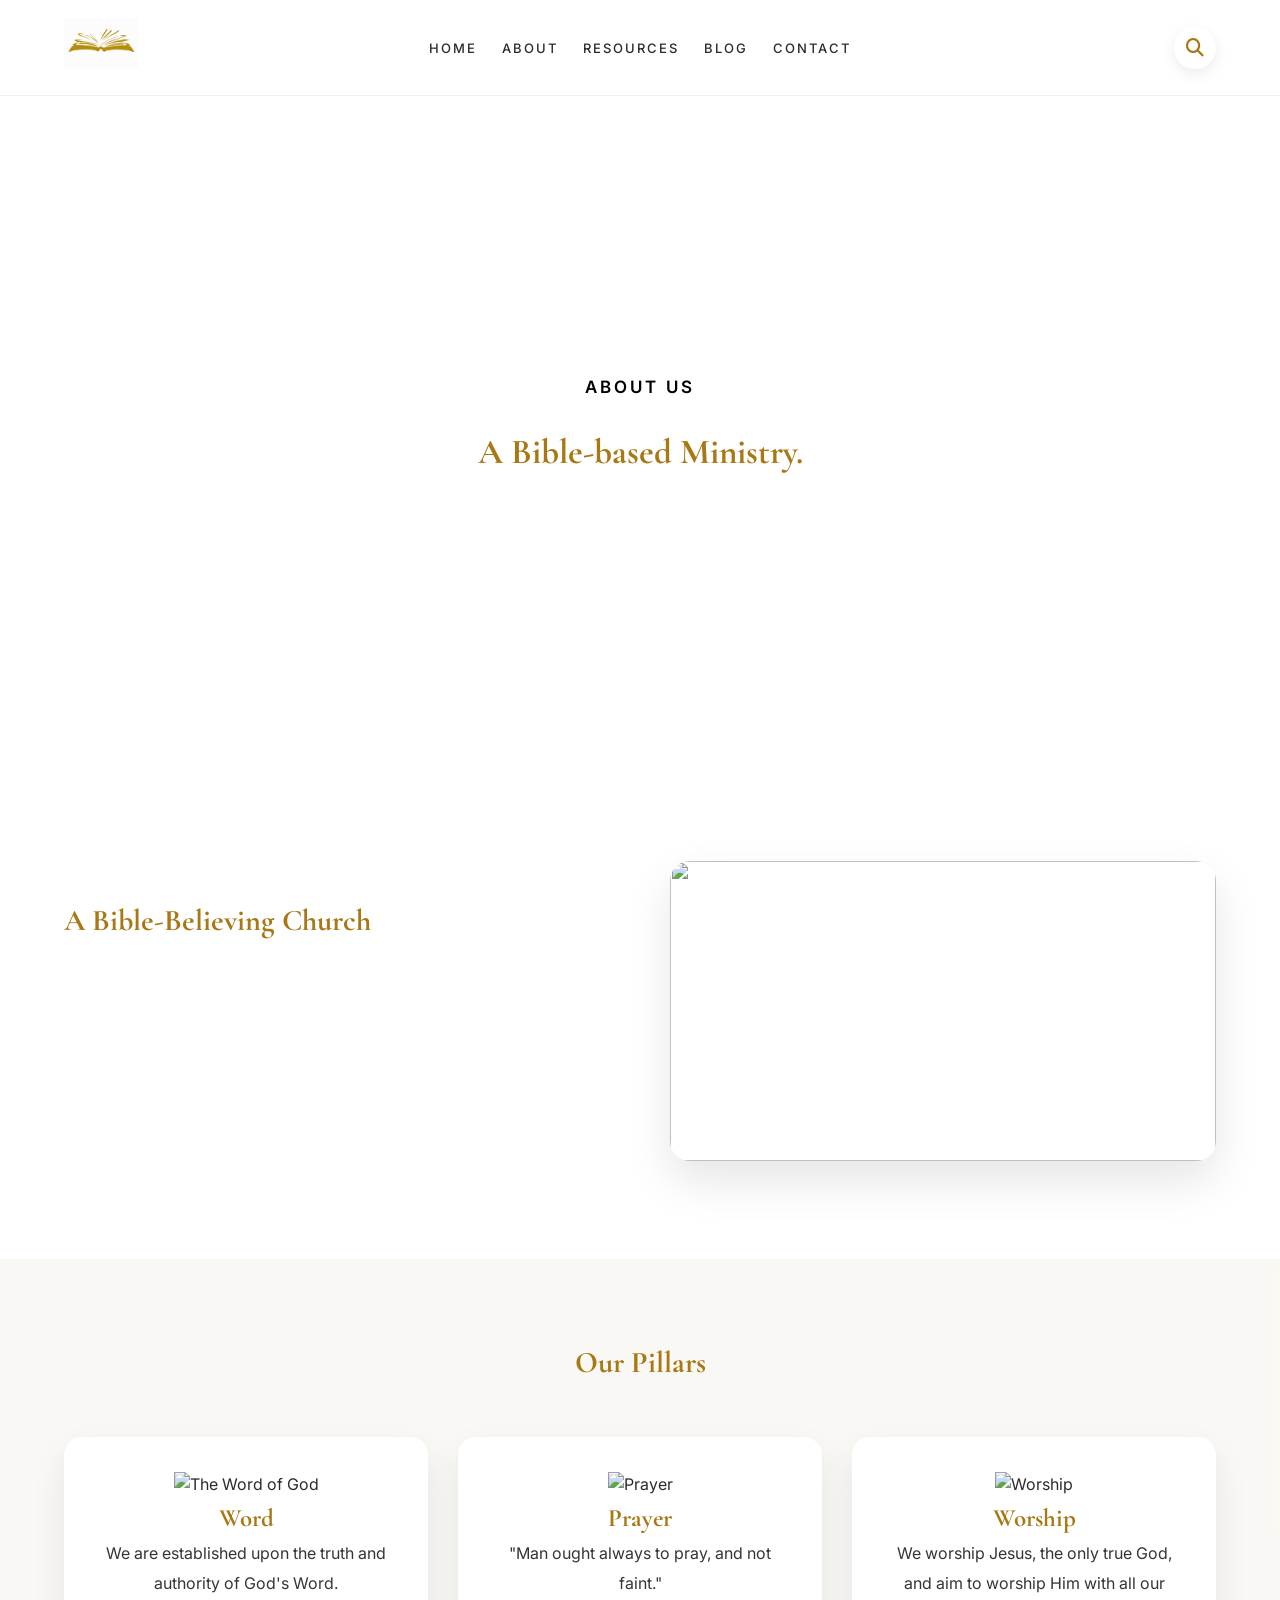
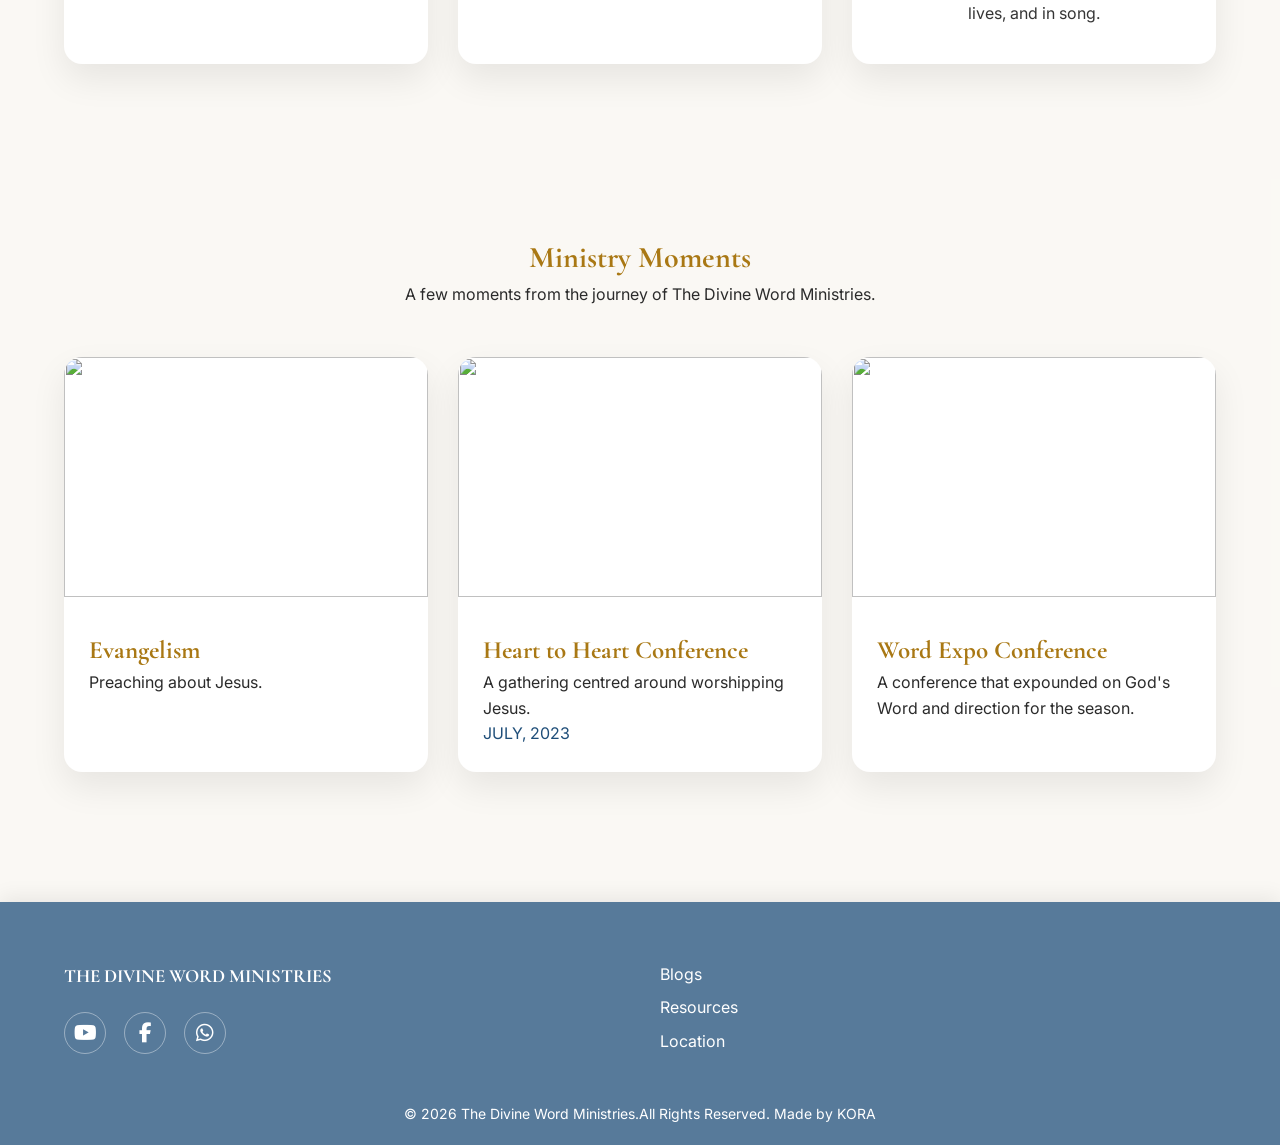
==== about.html @ 3eaae80a "uppdates" ====
<!DOCTYPE html>
<html lang="en">

<head>

<meta charset="UTF-8">
<meta name="viewport" content="width=device-width, initial-scale=1.0">

<title>Divine Word Ministries | About Us</title>
<link rel="preconnect" href="https://fonts.googleapis.com">
<link rel="preconnect" href="https://fonts.gstatic.com" crossorigin>
<link href="https://fonts.googleapis.com/css2?family=Cormorant+Garamond:wght@500;600;700&family=Inter:wght@300;400;500;600&display=swap" rel="stylesheet">
<link rel="stylesheet" href="https://cdnjs.cloudflare.com/ajax/libs/font-awesome/6.5.2/css/all.min.css">
<link rel="stylesheet" href="styles.css">

<style>
/* ==========================================
   ABOUT PAGE
========================================== */
.about-intro{
    padding:90px 0;
}

.about-grid{
    display:grid;
    grid-template-columns:1fr 1fr;
    gap:60px;
    align-items:center;
}

.about-image img{
    width:100%;
    height:300px;
    object-fit:cover;
    border-radius:20px;
    box-shadow:0 20px 45px rgba(0,0,0,.1);
}

.about-content h2{
    font-family:'Cormorant Garamond',serif;
    color:var(--gold);
    font-size:30px;
    line-height:1.1;
}

/* ==========================================
   PILLARS
========================================== */
.pillars{
    padding:80px 0;
    background:rgba(248,246,240,.7);
}

.center-heading{
    text-align:center;
    margin-bottom:50px;
}

.center-heading span{
    color:var(--gold);
    letter-spacing:3px;
    font-size:13px;
}

.center-heading h2{
    font-family:'Cormorant Garamond',serif;
    color:var(--gold);
    font-size:30px;
}

.pillar-grid{
    display:grid;
    grid-template-columns:repeat(3,1fr);
    gap:30px;
}

.pillar-card{
    background:white;
    padding:35px;
    text-align:center;
    border-radius:18px;
    box-shadow:0 15px 35px rgba(0,0,0,.08);
}

.pillar-card i{
    font-size:35px;
    color:var(--gold);
    margin-bottom:20px;
}

.pillar-card h3{
    font-family:'Cormorant Garamond',serif;
    color:var(--gold);
    font-size:25px;
}


.pillar-card p{
    color:#353535;
    line-height:1.9;
}

/* ==========================================
   MINISTRY Moments
========================================== */
.highlights{
    padding:90px 0;
    background:rgba(248,246,240,.7);
}

.highlight-grid{
    display:grid;
    grid-template-columns:repeat(3,1fr);
    gap:30px;
}

.highlight-card{
    background:white;
    border-radius:18px;
    overflow:hidden;
    box-shadow:0 15px 35px rgba(0,0,0,.08);
}

.highlight-card img{
    width:100%;
    height:240px;
    object-fit:cover;
}

.highlight-card div{
    padding:25px;
}

.highlight-card h3{
    font-family:'Cormorant Garamond',serif;
    color:var(--gold);
    font-size:25px;
}


.facebook-link{
    text-align:center;
    margin-top:40px;
}

.facebook-link a{
    color:var(--gold);
    text-decoration:none;
    font-weight:600;

}

@media(max-width:900px){

    .about-grid,
    .pillar-grid,
    .highlight-grid{

        grid-template-columns:1fr;

    }

}

</style>
</head>

<body>
<!-- ================= NAVIGATION ================= -->

<header>

<div class="container nav-container">
<a href="index.html" class="logo">
<img src="images/logo.png"
alt="The Divine Word Ministries Logo">

</a>
<nav>
<ul class="nav-links">
<li><a href="index.html">HOME</a></li>
<li><a href="about.html">ABOUT</a></li>
<li><a href="resources.html">RESOURCES</a></li>
<li><a href="blog.html">BLOG</a></li>
<li><a href="contact.html">CONTACT</a></li>
</ul>
</nav>

 <!-- SEARCH BUTTON -->
<div class="nav-actions">
    <a href="#" class="search-btn" aria-label="Search">
        <i class="fas fa-search"></i>
    </a>
</div>

<div class="menu-btn">
☰
</div>
</div>
</header>

<!-- ================= HERO ================= -->
<section class="hero">
<div class="overlay"></div>
<div class="hero-content">

<p class="hero-small">
ABOUT US
</p>

<h1>
A Bible-based Ministry.
</h1>
</div>
</section>

<!-- ================= ABOUT INTRO ================= -->

<section class="about-intro">
<div class="container about-grid">

<div class="about-content">

<h2>
A Bible-Believing Church
</h2>
<p >We believe in Jesus Christ, and in the authority of His Word.</p>
<p>Our desire is to see lives transformed through the Word of God, helping people grow in their relationship with Jesus and 
represent Him in every sphere of life.</p>

</div>
<div class="about-image">
<img src="images/about.jpg">
</div>
</div>
</section>

<!-- ================= PILLARS ================= -->
<section class="pillars">

<div class="container">
<div class="center-heading">
<h2>
Our Pillars
</h2>

</div>
<div class="pillar-grid">
<div class="pillar-card">

<img src="images/word.jpg"
alt="The Word of God">

<div class="pillar-content">
<h3>
Word
</h3>
<p>
We are established upon the truth and authority of God's Word.
</p>

</div>
</div>

<div class="pillar-card">

<img src="images/prayer.jpg"
alt="Prayer">

<div class="pillar-content">

<h3>
Prayer
</h3>

<p>
"Man ought always to pray, and not faint."
</p>

</div>

</div>

<div class="pillar-card">

<img src="images/worship.jpg"
alt="Worship">


<div class="pillar-content">

<h3>
Worship
</h3>

<p>
We worship Jesus, the only true God, and aim to worship Him with all our lives, and in song. 
</p>

</div>

</div>

</div>
</section>

<!-- ================= MINISTRY HIGHLIGHTS ================= -->
<section class="highlights">
<div class="container">

<div class="center-heading">
<h2>
Ministry Moments
</h2>

<p>A few moments from the journey of The Divine Word Ministries.</p>

</div>

<div class="highlight-grid">
<div class="highlight-card">
<img src="images/evangelism.jpg">

<div>

<h3>
Evangelism
</h3>

<p>
Preaching about Jesus.
</p>

</div>

</div>

<div class="highlight-card">

<img src="images/heart-to-heart.jpg">

<div>

<h3>Heart to Heart Conference</h3>

<p>A gathering centred around worshipping Jesus.</p>

<p style="color: var(--navy)">
JULY, 2023
</p>
</div>

</div>

<div class="highlight-card">

<img src="images/word-expo.jpg">

<div>

<h3>Word Expo Conference</h3>

<p>A conference that expounded on God's Word and direction for the season.</p>

</div>

</div>

</div>

<div class="facebook-link">

</div>

</div>
</section>

<!-- ================= FOOTER ================= -->
<footer>

<div class="container footer-grid"><div>

<h3>THE DIVINE WORD MINISTRIES</h3>

<div class="social-links">
<a href="https://youtube.com/" target="_blank">
<i class="fab fa-youtube"></i>
</a>
<a href="https://facebook.com/" target="_blank">
<i class="fab fa-facebook-f"></i>
</a>

 <a href="https://whatsapp.com/channel/0027VbCUIrP6rsR1pr3t3K3R"
       target="_blank"
       aria-label="WhatsApp">
        <i class="fab fa-whatsapp"></i>
    </a>

</div>
</div>
<div>

<p>Blogs</p>
<p>Resources</p>
<p>Location</p>
</div>

</div>

<div class="copyright">
© 2026 The Divine Word Ministries.All Rights Reserved. Made by KORA

</div>
</footer>
<script src="script.js"></script>
</body>
</html>
---- styles.css ----
/* ================= ROOT VARIABLES ================= */

:root {
    --navy: #1F4E79;
    --gold: #A97814;
    --white: #FFFFFF;
    --light: #F6F8FB;
    --text: #2B2B2B;
}

html {
    scroll-behavior: smooth;
}


/* ================= RESET ================= */

* {
    transition: all 0.25s ease-in-out;
    margin: 0;
    padding: 0;
    box-sizing: border-box;
}

body {
    font-family: 'Inter', sans-serif;
    color: var(--text);
    background: var(--white);
    line-height: 1.6;
}

/* ================= CONTAINER ================= */

.container {
    width: 90%;
    max-width: 1200px;
    margin: auto;
}

/* ================= NAVIGATION ================= */

header {
    position: sticky;
    top: 0;
    background: var(--white);
    z-index: 1000;
    border-bottom: 1px solid #eee;
}

.nav-container {
    display:grid;
    grid-template-columns:1fr auto 1fr;
    align-items:center;
    padding:18px 0;
}

nav{
    grid-column:2;
    justify-self:center;
}

.logo {
    font-family: 'Cormorant Garamond', serif;
    font-size: 19px;
    font-weight: 700;
    color: var(--navy);
    text-decoration: none;
    grid-column:1;
}

.logo img {
    height: 50px;
    width: auto;
    object-fit: contain;
    animation: breathe 5s ease-in-out infinite;
    transform-origin: center;
}

@keyframes breathe {
    0%, 100% {
        transform: scale(1) translateY(0);
    }

    50% {
        transform: scale(1.03) translateY(-2px);
    }
}

.nav-links {
    display: flex;
    gap: 25px;
    list-style: none;
}

.nav-links a {
    text-decoration: none;
    color: var(--text);
    position: relative;
    font-weight: 500;
    text-transform: uppercase;
    font-size: 13px;
    transition: 0.3s;
    font-family: 'Inter', sans-serif;
    letter-spacing: 2px;
}

.nav-links a::after {
    content: "";
    position: absolute;
    left: 0;
    bottom: -5px;
    width: 0%;
    height: 2px;
    background: var(--gold);
    transition: width 0.3s ease;
}

.nav-links a:hover::after {
    width: 100%;
}

.nav-links a:hover {
    color: var(--gold);
}

/* RIGHT NAV ACTIONS */
.nav-actions {
    justify-self: end;
    display:flex;
    align-items:center;
    grid-column:3;
}


/* SEARCH BUTTON */

.search-btn {
    width: 42px;
    height: 42px;
    display: flex;
    align-items: center;
    justify-content: center;
    border-radius: 50%;
    color: var(--gold);
    background: rgba(255,255,255,0.8);
    font-size: 18px;
    text-decoration: none;
    transition: .3s ease;
    box-shadow: 0 5px 15px rgba(0,0,0,.08);
}

.search-btn:hover {
    background: var(--gold);
    color: white;
    transform: translateY(-2px);
}

/* Mobile menu button */

.menu-btn {
    display: none;
    font-size: 26px;
    cursor: pointer;
}

/* ================= HERO ================= */

.hero{
    position:relative;
    height:75vh;
    display:flex;
    align-items:center;
    justify-content:center;
    text-align:center;
    color:var(--navy);
    background:url("images/hero.jpg") center/cover no-repeat;

}

.hero .overlay{
    position:absolute;
    inset:0;
    background:rgba(255,255,255,.78);
}

.hero-content{
    position:relative;
    max-width:800px;
    padding:20px;
}

.hero-small{
    font-family:'Inter',sans-serif;
    text-transform:uppercase;
    letter-spacing:3px;
    font-size:14px;
    font-weight:600;
    color:var(--gold);
}

.hero h1{
    font-family:'Cormorant Garamond',serif;
    font-size:35px;
    line-height:1.2;
    margin-bottom:20px;
    color:var(--gold);

}

.hero p{
    font-size:17px;
    margin-bottom:30px;
    color:black;
}

/* ================= BUTTONS ================= */

.btn {
    display: inline-block;
    padding: 12px 25px;
    border-radius: 30px;
    text-decoration: none;
    font-weight: 600;
    transition: 0.3s;
    margin: 5px;
}

.btn.gold {
    background: var(--gold);
    color: var(--white);
}

.btn.gold:hover {
    background: #c49f2f;
}

.btn.white{

    border:2px solid var(--navy);

    color:var(--navy);

}

.btn.white:hover{

    background:var(--navy);

    color:white;

}
/* ================= SECTIONS ================= */

section {
    padding: 80px 0;
}

.section-heading {
    text-align: center;
    margin-bottom: 50px;
}

.section-heading h2 {
    font-family: 'Cormorant Garamond', serif;
    font-size: 42px;
    font-weight: 600;
    text-transform: uppercase;
    letter-spacing: 2px;
    color: var(--gold);
}
.section-heading p {
    margin-top: 10px;
    color: #353535;
}

/* ================= ABOUT PREVIEW ================= */
.about-preview{
    position:relative;
    padding:100px 0;
    background:
        linear-gradient(
            rgba(10,15,25,.68),
            rgba(10,15,25,.68)
        ),
        url("images/blog.png");
    background-size:cover;
    background-position:center;
    background-repeat:no-repeat;
    background-attachment:fixed;
}

.about-content{
    max-width:850px;
    margin:auto;
    text-align:justify;
}

.intro-text{
    font-family:'Cormorant Garamond',serif;
    font-size:20px;
    line-height:1.4;
    color:rgba(255,255,255,.95);
    font-weight:500;
}

.intro-text span{
    color:var(--gold);
    font-weight:600;
    text-transform:uppercase;
}

.about-content p:not(.intro-text){
    font-family:'Inter',sans-serif;
    font-size:18px;
    line-height:1.8;
    margin-top:30px;
    color:rgba(255,255,255,.88);

}

.about-buttons{
    margin-top:40px;
    display:flex;
    justify-content:center;
    gap:20px;

}
/* ================= SECONDARY BUTTON ================= */

.btn.outline {
    background: transparent;
    color: white;
    border: 2px solid white;
}

.btn.outline:hover {
    background: var(--navy);
    color: white;
}

/* ================= RESOURCES ================= */
.resources{
    background:
        #615321
        url("images/hero.jpg");
    background-size: cover;
    background-position: center;
    padding:100px 0;
}

.resources h2{
    color: white;
}


.carousel-wrapper {
    position: relative;
    display: flex;
    align-items: center;
}

.resource-carousel {
    display: flex;
    gap: 40px;
    overflow: hidden;
    scroll-behavior: smooth;
    width: 100%;
}

.resource-slide {
    min-width: 350px;
    background: whitesmoke;
    padding: 30px;
    border-radius: 12px;
    text-align: center;
    transition: 0.3s ease;
}

.resource-slide:hover {
    transform: translateY(-5px);
    box-shadow: 0 10px 25px rgba(0,0,0,0.08);
}


.resource-slide h4 {
    font-family: 'Cormorant Garamond', serif;
    color: var(--black);
    font-size: 20px;
    margin: 20px 0;
}

.resource-link {
    color: var(--navy);
    text-decoration: none;
    font-weight: 450;
    font-size: small;
}

.resource-link:hover {
    opacity: 0.75;
}

/* ================= RESOURCE IMAGE ================= */
.resource-image {
    width: 100%;
    height: 220px;
    overflow: hidden;
    margin-bottom: 20px;
}

.resource-image img {

    width:100%;
    height:100%;
    object-fit:cover;
    display:block;
    transition: transform 0.3s ease;

}

.resource-slide:hover .resource-image img {
    transform: scale(1.05);
}

/* ================= CAROUSEL BUTTONS ================= */
.carousel-btn {
    position: absolute;
    z-index: 5;
    width: 45px;
    height: 45px;
    border-radius: 50%;
    border: white;
    background: rgba(151, 152, 154, 0.75);
    color: white;
    font-size: 24px;
    cursor: pointer;
    transition: 0.3s ease;
}

.carousel-btn:hover {
    transform: scale(1.1);
}

.carousel-btn.left {
    left: -20px;
}

.carousel-btn.right {
    right: -20px;
}

/* ================= FOOTER ================= */

footer {
    
    background: rgba(31, 78, 121, 0.75);
    color: var(--white);
    padding: 60px 0 20px;
    box-shadow: 0 -4px 20px rgba(0,0,0,0.08);
}

.footer-grid {
    display: grid;
    grid-template-columns: 1fr 1fr;
    gap: 40px;
}

footer h3, footer h4 {
    font-family: 'Cormorant Garamond', serif;
    margin-bottom: 10px;
}

footer p {
    margin-bottom: 8px;
}

/* ================= SOCIAL ICONS ================= */


.social-links {

    display: flex;
    gap: 18px;
    margin-top: 20px;

}

.social-links a {
    width: 42px;
    height: 42px;
    display: flex;
    align-items: center;
    justify-content: center;
    border-radius: 50%;
    color: white;
    font-size: 20px;
    text-decoration: none;
    border: 1px solid rgba(255,255,255,0.4);
    transition: 0.3s ease;
}

.social-links a:hover {
    color: var(--gold);
    background: white;
    transform: translateY(-4px);
}

.copyright {
    text-align: center;
    margin-top: 40px;
    font-size: 14px;
}

/* ================= SCROLL REVEAL ================= */

.reveal {
    opacity: 0;
    transform: translateY(60px);
    transition:
        opacity 0.9s ease,
        transform 0.9s ease;
}


.reveal.active {
    opacity: 1;
    transform: translateY(0);
}

/* ==========================================
   BLOG PAGE BACKGROUND
========================================== */
body.blog-page{

    background-image:
        linear-gradient(
            rgba(244,243,239,0.45),
            rgba(248,246,240,0.45)
        ),
        url("images/blog.png");
    background-size:cover;
    background-position:center;
    background-repeat:no-repeat;
    background-attachment:fixed;
    min-height:100vh;
}
.blog-hero{
    padding:100px 0 60px;
}

/* ==========================================
   FEATURED ARTICLE
========================================== */

.featured-blog{
    padding:70px 0;
}


.featured-blog .container{
    max-width:1100px;
    margin:auto;
    display:grid;
    grid-template-columns: 1fr 1fr;
    gap:45px;
    align-items:center;
    background:rgba(236, 229, 229, 0.95);
    padding:35px;

    border-radius:18px;

    backdrop-filter:blur(8px);

    box-shadow:
    0 15px 40px rgba(0,0,0,.08);

}


.featured-blog img{
    width:100%;
    height:380px;
    object-fit:cover;
    border-radius:15px;
}


.featured-content h2{
    font-family:'Cormorant Garamond',serif;
    color:var(--navy);
    font-size:30px;
    line-height:1.1;
    margin-bottom:20px;
}

.featured-content p{
    font-size:17px;
    line-height:1.8;
    color:#353434;
    margin-bottom:30px;
}

/* ==========================================
   ARTICLE GRID
========================================== */
.blog-grid{
    padding:70px 0 100px;
}
.blog-grid .container{
    max-width:1100px;
    margin:auto;
}

.section-heading{
    text-align:center;
    margin-bottom:45px;
}

.section-heading h2{
    font-family:'Cormorant Garamond',serif;
    font-size:28px;
    color:var(--navy);
}

.articles{
    display:grid;
    grid-template-columns:repeat(3,1fr);
    gap:30px;
}

/* ==========================================
   ARTICLE CARDS
========================================== */
.article-card{
    background:rgba(255,255,255,.96);
    border-radius:16px;
    overflow:hidden;
    box-shadow:
    0 12px 35px rgba(0,0,0,.07);
    transition:.35s ease;
}

.article-card:hover{
    transform:translateY(-8px);
}

.article-card img{
    width:100%;
    height:210px;
    object-fit:cover;
}

.article-card h3{
    font-family:'Cormorant Garamond',serif;
    color:var(--black);
    font-size:20px;
    line-height:1.2;
    margin:20px 25px 15px;
}

.article-card a{
    display:inline-block;
    margin:0 25px 25px;
    color:var(--gold);
    text-decoration:none;
    font-weight:600;
    letter-spacing:1px;
}

/* ==========================================
   RESPONSIVE
========================================== */


@media(max-width:900px){

    .featured-blog .container{
        grid-template-columns:1fr;
    }

    .articles{
        grid-template-columns:repeat(2,1fr);
    }
}

@media(max-width:600px){
    .articles{
        grid-template-columns:1fr;
    }
    .featured-content h2{
        font-size:38px;
    }
}
/* ================= RESPONSIVE ================= */

@media (max-width: 768px) {

    .nav-links {
        display: none;
        flex-direction: column;
        background: var(--white);
        position: absolute;
        top: 70px;
        right: 20px;
        padding: 20px;
        box-shadow: 0 10px 20px rgba(0,0,0,0.1);
    }

    .menu-btn {
        display: block;
    }

    .hero h1 {
        font-size: 34px;
    }

     .about-grid{
        grid-template-columns:1fr;
    }


    .about-image img{
        height:350px;
    }


    .about-content h3{

        font-size:36px;

    }

    .resource-grid {
        grid-template-columns: 1fr;
    }

    .footer-grid {
        grid-template-columns: 1fr;
        text-align: center;
    }
}
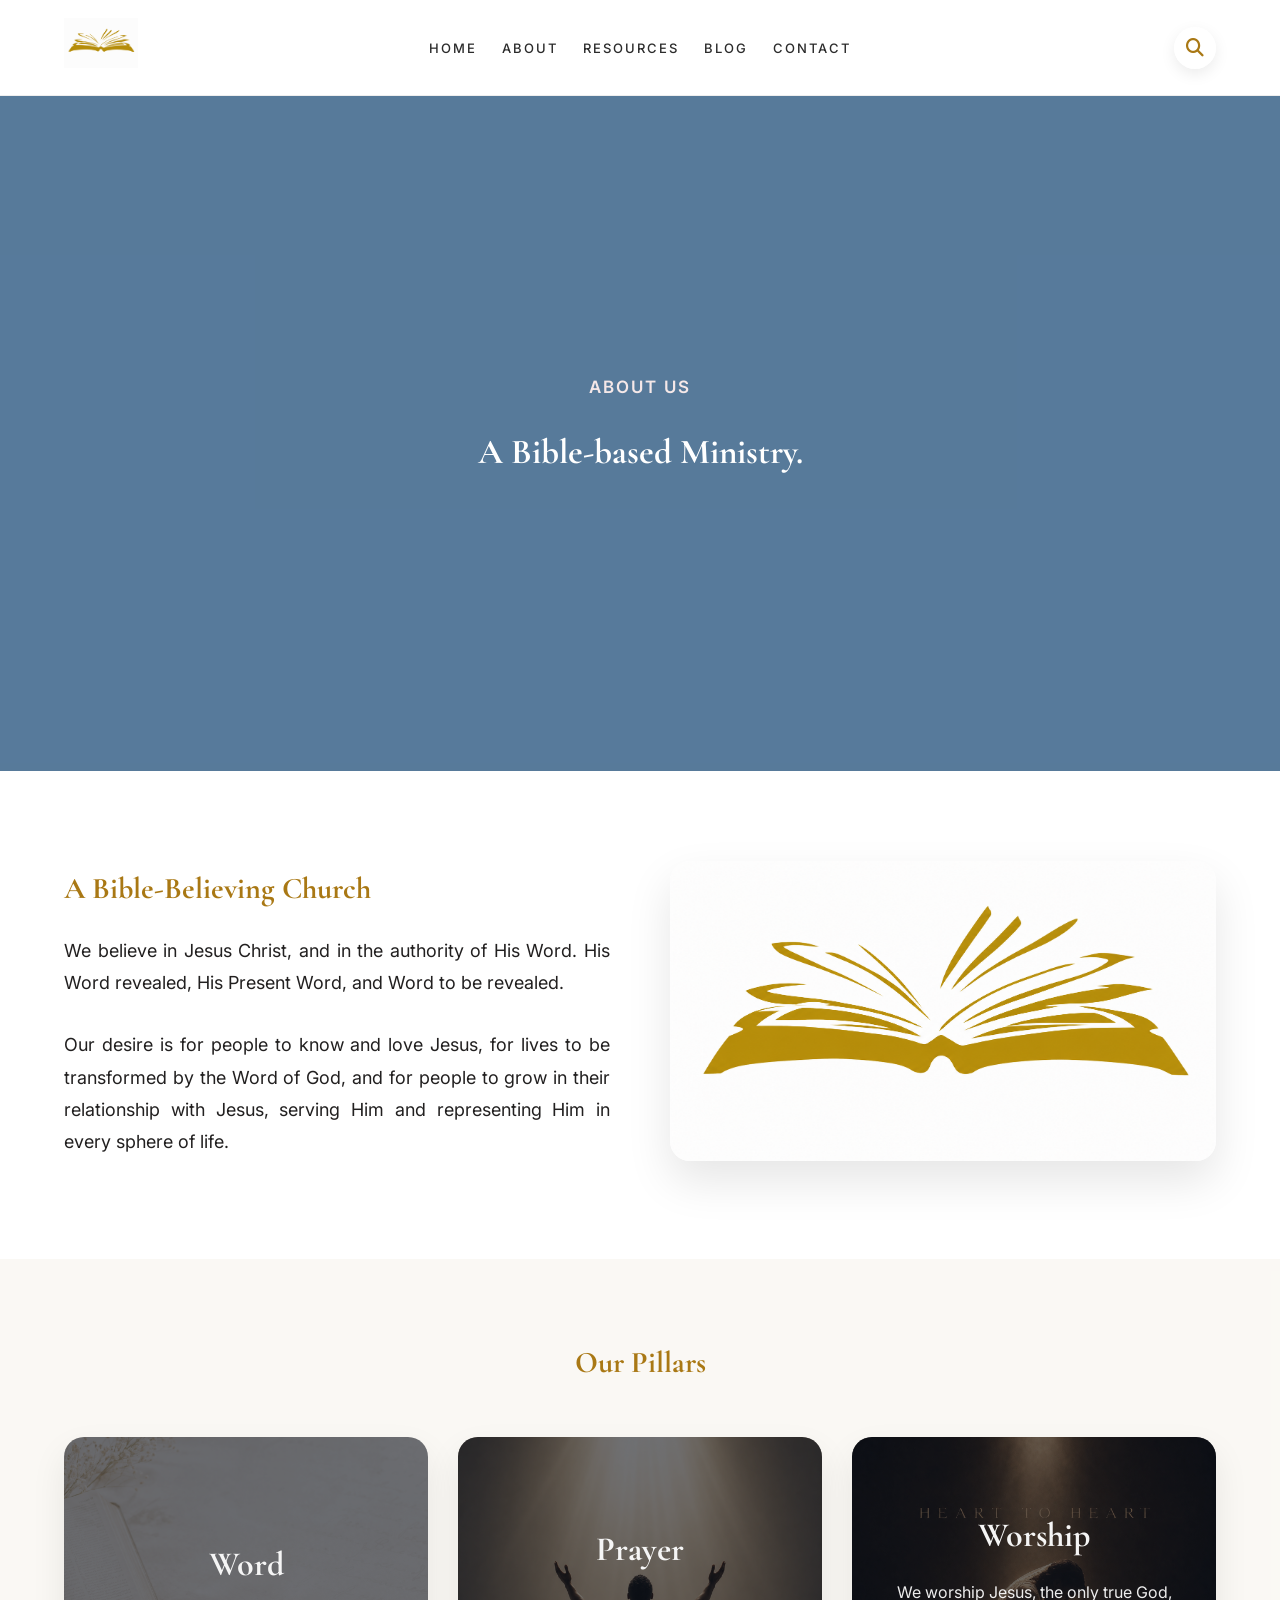
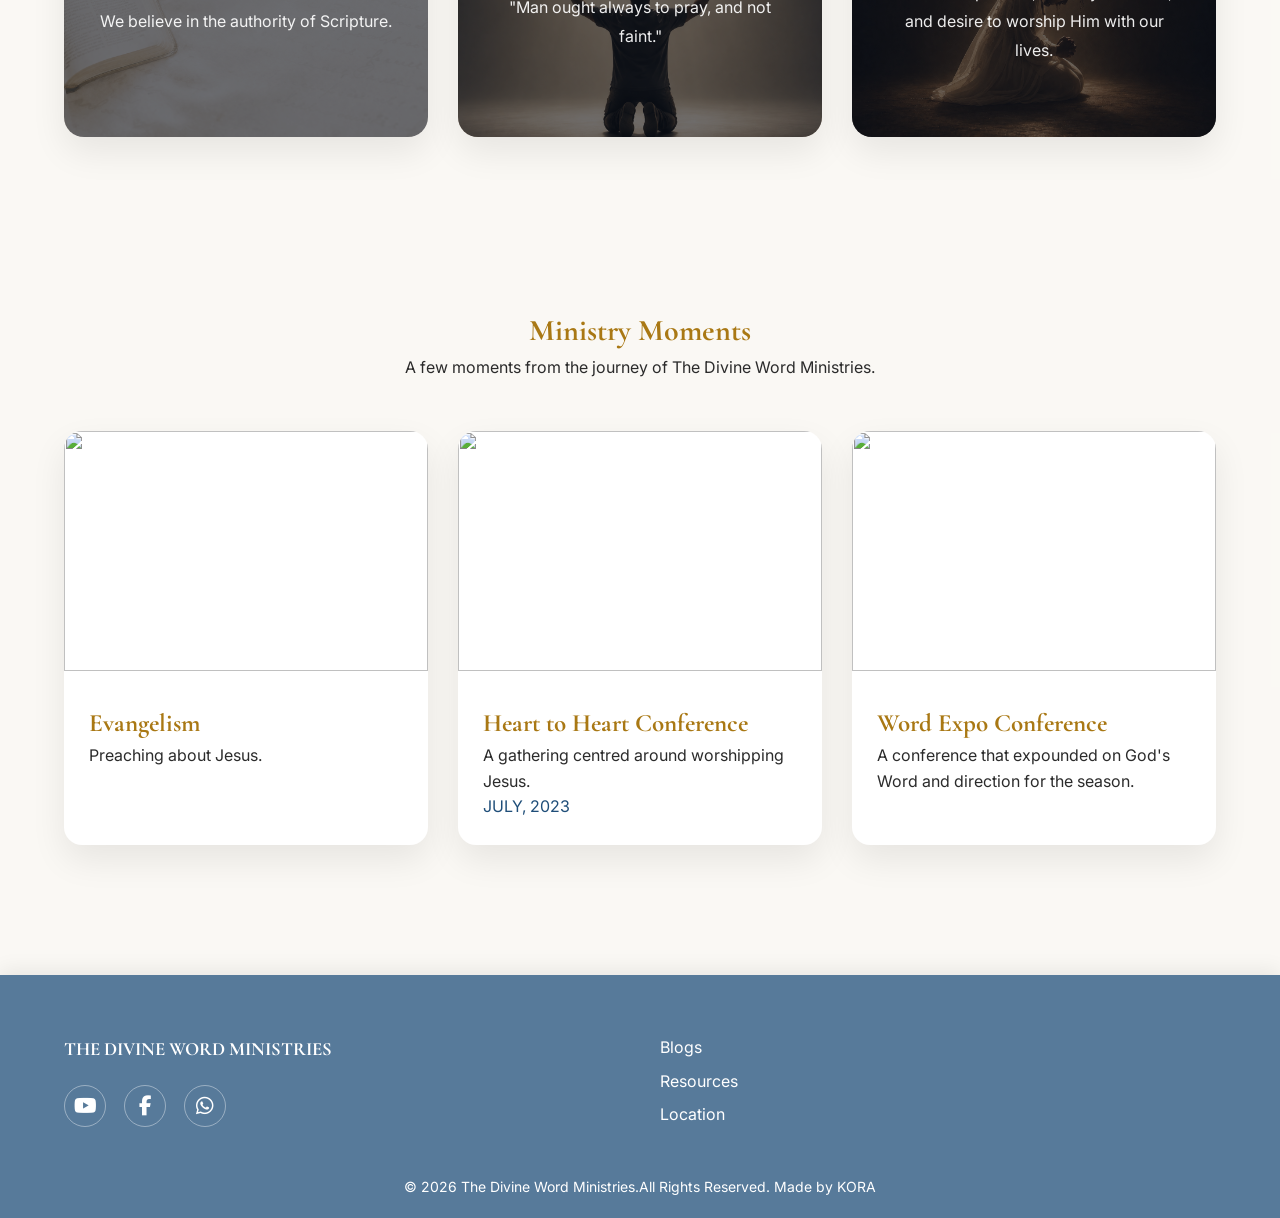
==== commit 574609e4: "tocuhups" ====
--- a/about.html
+++ b/about.html
@@ -75,29 +75,98 @@
 }
 
 .pillar-card{
-    background:white;
+
+    position:relative;
+
+    min-height:300px;
+
+    border-radius:20px;
+
+    overflow:hidden;
+
+    display:flex;
+
+    align-items:center;
+
+    justify-content:center;
+
+    text-align:center;
+
+    box-shadow:0 15px 35px rgba(0,0,0,.08);
+
+    background-size:cover;
+
+    background-position:center;
+
+}
+
+.pillar-card::before{
+
+    content:"";
+
+    position:absolute;
+
+    inset:0;
+
+    background:rgba(10,15,25,.58);
+
+    transition:.35s ease;
+
+}
+
+.pillar-card:hover::before{
+
+    background:rgba(10,15,25,.45);
+
+}
+
+
+.pillar-content{
+
+    position:relative;
+
+    z-index:2;
+
     padding:35px;
-    text-align:center;
-    border-radius:18px;
-    box-shadow:0 15px 35px rgba(0,0,0,.08);
-}
-
-.pillar-card i{
-    font-size:35px;
-    color:var(--gold);
-    margin-bottom:20px;
-}
-
-.pillar-card h3{
+
+}
+
+.pillar-content h3{
+
     font-family:'Cormorant Garamond',serif;
-    color:var(--gold);
-    font-size:25px;
-}
-
-
-.pillar-card p{
-    color:#353535;
-    line-height:1.9;
+
+    color:whitesmoke;
+
+    font-size:34px;
+
+    margin-bottom:15px;
+
+}
+
+.pillar-content p{
+
+    color:rgba(255,255,255,.92);
+
+    line-height:1.8;
+
+}
+
+.word{
+
+    background-image:url("images/blog.png");
+
+}
+
+.prayer{
+
+    background-image:url("images/prayer.png");
+
+}
+
+.worship{
+
+    background-image:url("images/h2h.png");
+
 }
 
 /* ==========================================
@@ -224,13 +293,16 @@
 <h2>
 A Bible-Believing Church
 </h2>
-<p >We believe in Jesus Christ, and in the authority of His Word.</p>
-<p>Our desire is to see lives transformed through the Word of God, helping people grow in their relationship with Jesus and 
-represent Him in every sphere of life.</p>
+<p style="color:rgb(34, 32, 32)">We believe in Jesus Christ, and in the authority of His Word. His Word revealed, His Present Word, 
+    and Word to be revealed. </p>
+<p style="color:rgb(34, 32, 32)">Our desire is for people
+    to know and love Jesus, for lives to be transformed by the Word of God, and for people to
+    grow in their relationship with Jesus, serving Him and 
+representing Him in every sphere of life.</p>
 
 </div>
 <div class="about-image">
-<img src="images/about.jpg">
+<img src="images/logo.png">
 </div>
 </div>
 </section>
@@ -246,62 +318,53 @@
 
 </div>
 <div class="pillar-grid">
-<div class="pillar-card">
-
-<img src="images/word.jpg"
-alt="The Word of God">
-
-<div class="pillar-content">
-<h3>
-Word
-</h3>
-<p>
-We are established upon the truth and authority of God's Word.
-</p>
-
-</div>
-</div>
-
-<div class="pillar-card">
-
-<img src="images/prayer.jpg"
-alt="Prayer">
-
-<div class="pillar-content">
-
-<h3>
-Prayer
-</h3>
-
-<p>
-"Man ought always to pray, and not faint."
-</p>
-
-</div>
-
-</div>
-
-<div class="pillar-card">
-
-<img src="images/worship.jpg"
-alt="Worship">
-
-
-<div class="pillar-content">
-
-<h3>
-Worship
-</h3>
-
-<p>
-We worship Jesus, the only true God, and aim to worship Him with all our lives, and in song. 
-</p>
-
-</div>
-
-</div>
-
-</div>
+
+    <div class="pillar-card word">
+
+        <div class="pillar-content">
+
+            <h3>Word</h3>
+
+            <p>
+                We believe in the authority of Scripture.
+            </p>
+
+        </div>
+
+    </div>
+
+
+    <div class="pillar-card prayer">
+
+        <div class="pillar-content">
+
+            <h3>Prayer</h3>
+
+            <p>
+                "Man ought always to pray, and not faint."
+            </p>
+
+        </div>
+
+    </div>
+
+
+    <div class="pillar-card worship">
+
+        <div class="pillar-content">
+
+            <h3>Worship</h3>
+
+            <p>We worship Jesus, the only true God, and desire to worship Him with our lives.</p>
+
+        </div>
+
+    </div>
+
+</div>
+
+</div>
+
 </section>
 
 <!-- ================= MINISTRY HIGHLIGHTS ================= -->
--- a/styles.css
+++ b/styles.css
@@ -180,7 +180,7 @@
 .hero .overlay{
     position:absolute;
     inset:0;
-    background:rgba(255,255,255,.78);
+    background:rgba(31, 78, 121, 0.75);
 }
 
 .hero-content{
@@ -192,10 +192,10 @@
 .hero-small{
     font-family:'Inter',sans-serif;
     text-transform:uppercase;
-    letter-spacing:3px;
+    letter-spacing:2px;
     font-size:14px;
     font-weight:600;
-    color:var(--gold);
+    color:white;
 }
 
 .hero h1{
@@ -203,14 +203,14 @@
     font-size:35px;
     line-height:1.2;
     margin-bottom:20px;
-    color:var(--gold);
+    color:white;
 
 }
 
 .hero p{
     font-size:17px;
     margin-bottom:30px;
-    color:black;
+    color:rgb(245, 232, 232);
 }
 
 /* ================= BUTTONS ================= */
@@ -296,11 +296,13 @@
 }
 
 .intro-text{
-    font-family:'Cormorant Garamond',serif;
-    font-size:20px;
+    font-family: 'Inter', sans-serif;
+    color: var(--black);
+    font-size: 20px;
+    margin: 20px 0;
     line-height:1.4;
     color:rgba(255,255,255,.95);
-    font-weight:500;
+    font-weight:300;
 }
 
 .intro-text span{
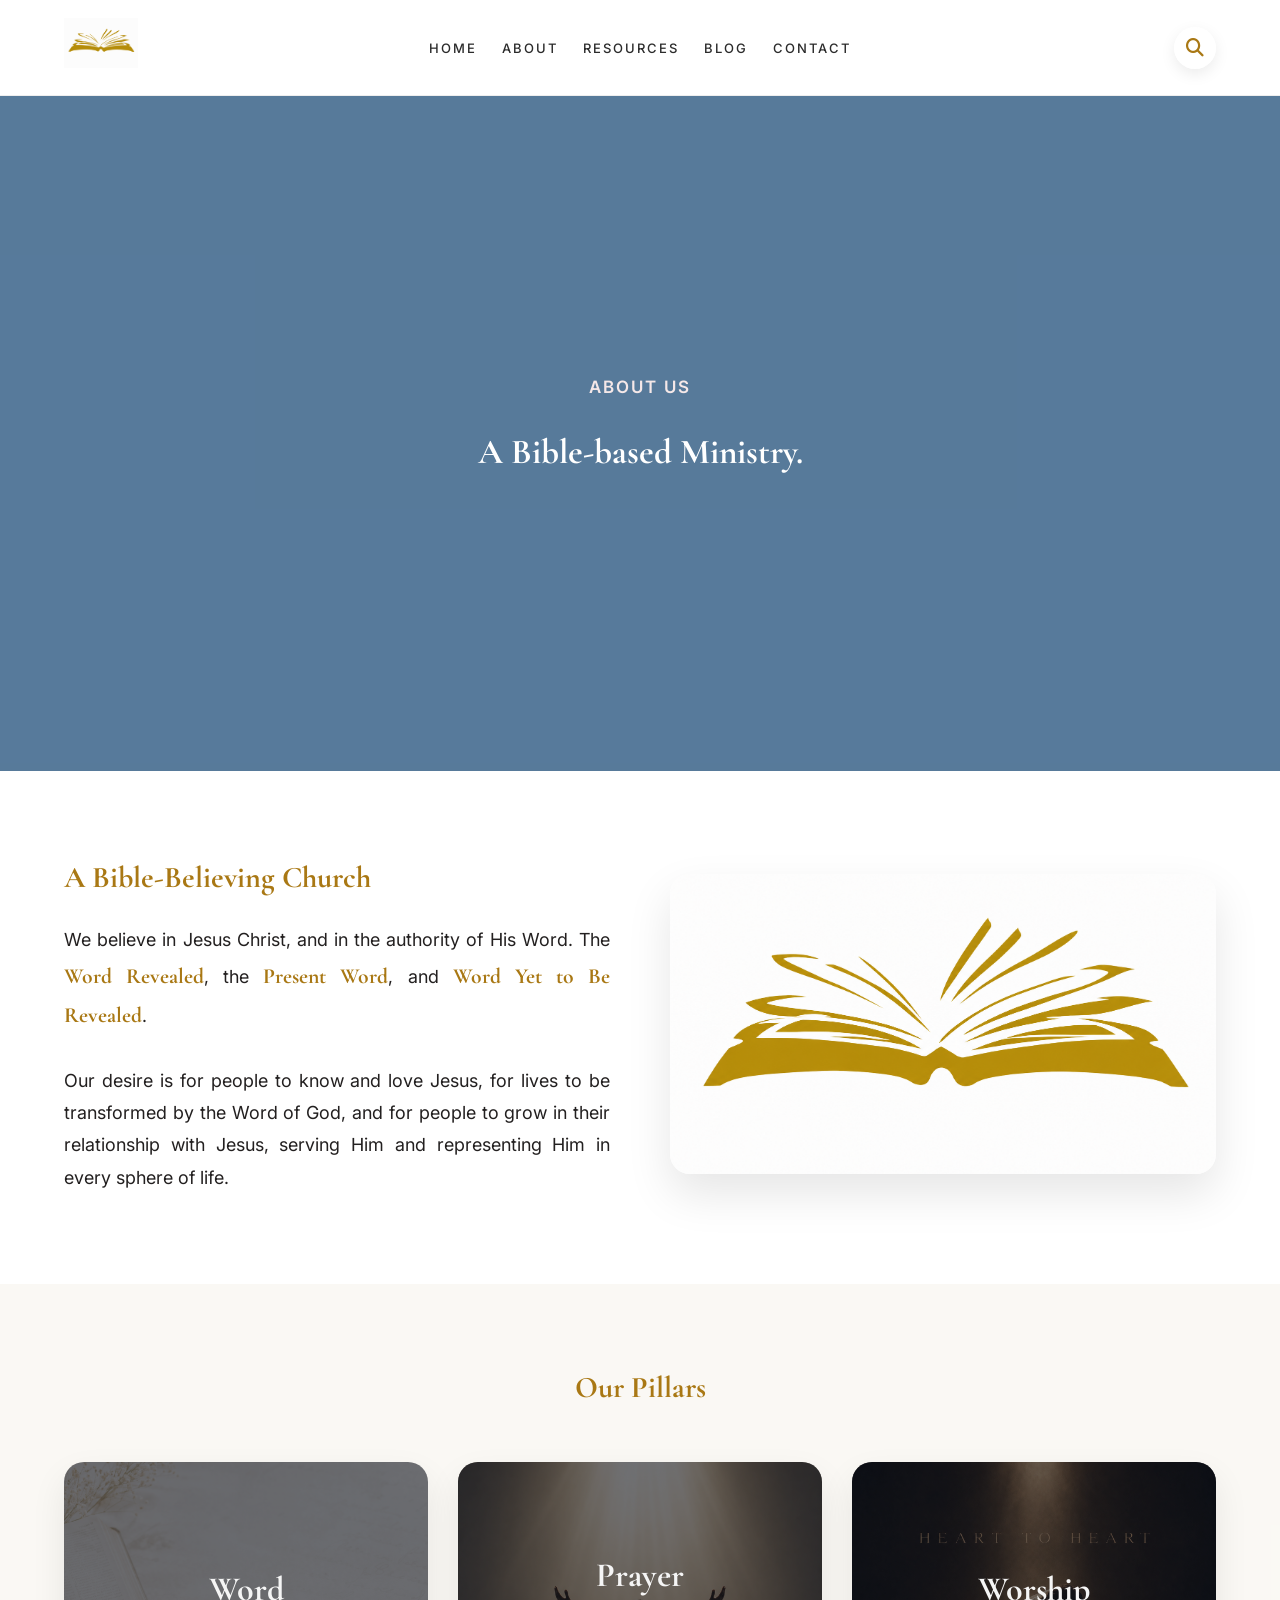
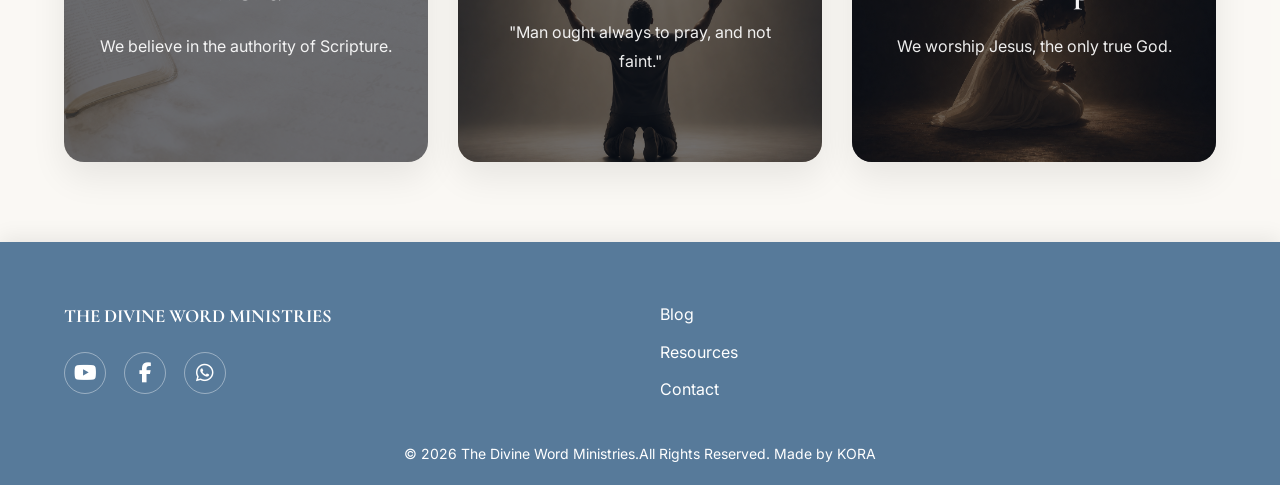
==== commit 5ce54ec6: "touchups" ====
--- a/about.html
+++ b/about.html
@@ -7,6 +7,7 @@
 <meta name="viewport" content="width=device-width, initial-scale=1.0">
 
 <title>Divine Word Ministries | About Us</title>
+<link rel="icon" type="image/png" href="images/logo.png">
 <link rel="preconnect" href="https://fonts.googleapis.com">
 <link rel="preconnect" href="https://fonts.gstatic.com" crossorigin>
 <link href="https://fonts.googleapis.com/css2?family=Cormorant+Garamond:wght@500;600;700&family=Inter:wght@300;400;500;600&display=swap" rel="stylesheet">
@@ -43,6 +44,19 @@
     line-height:1.1;
 }
 
+.belief-text{
+    color:rgb(34,32,32);
+    line-height:1.9;
+    font-size:17px;
+}
+
+.highlight-word{
+    font-family:'Cormorant Garamond',serif;
+    color:var(--gold);
+    font-size:1.2em;
+    font-weight:700;
+}
+
 /* ==========================================
    PILLARS
 ========================================== */
@@ -75,98 +89,60 @@
 }
 
 .pillar-card{
-
     position:relative;
-
     min-height:300px;
-
     border-radius:20px;
-
     overflow:hidden;
-
     display:flex;
-
     align-items:center;
-
     justify-content:center;
-
     text-align:center;
-
     box-shadow:0 15px 35px rgba(0,0,0,.08);
-
     background-size:cover;
-
     background-position:center;
-
 }
 
 .pillar-card::before{
-
     content:"";
-
     position:absolute;
-
     inset:0;
-
     background:rgba(10,15,25,.58);
-
     transition:.35s ease;
-
 }
 
 .pillar-card:hover::before{
-
     background:rgba(10,15,25,.45);
-
 }
 
 
 .pillar-content{
-
     position:relative;
-
     z-index:2;
-
     padding:35px;
-
 }
 
 .pillar-content h3{
-
     font-family:'Cormorant Garamond',serif;
-
     color:whitesmoke;
-
     font-size:34px;
-
     margin-bottom:15px;
-
 }
 
 .pillar-content p{
-
     color:rgba(255,255,255,.92);
-
     line-height:1.8;
-
 }
 
 .word{
-
     background-image:url("images/blog.png");
-
 }
 
 .prayer{
-
     background-image:url("images/prayer.png");
-
 }
 
 .worship{
-
     background-image:url("images/h2h.png");
-
 }
 
 /* ==========================================
@@ -220,15 +196,11 @@
 }
 
 @media(max-width:900px){
-
     .about-grid,
     .pillar-grid,
     .highlight-grid{
-
         grid-template-columns:1fr;
-
     }
-
 }
 
 </style>
@@ -274,37 +246,34 @@
 <div class="hero-content">
 
 <p class="hero-small">
-ABOUT US
-</p>
-
-<h1>
-A Bible-based Ministry.
-</h1>
+ABOUT US</p>
+<h1>A Bible-based Ministry.</h1>
 </div>
 </section>
 
 <!-- ================= ABOUT INTRO ================= -->
-
 <section class="about-intro">
-<div class="container about-grid">
-
-<div class="about-content">
-
-<h2>
-A Bible-Believing Church
-</h2>
-<p style="color:rgb(34, 32, 32)">We believe in Jesus Christ, and in the authority of His Word. His Word revealed, His Present Word, 
-    and Word to be revealed. </p>
-<p style="color:rgb(34, 32, 32)">Our desire is for people
-    to know and love Jesus, for lives to be transformed by the Word of God, and for people to
-    grow in their relationship with Jesus, serving Him and 
-representing Him in every sphere of life.</p>
-
-</div>
-<div class="about-image">
-<img src="images/logo.png">
-</div>
-</div>
+    <div class="container about-grid">
+        <div class="about-content">
+            <h2>A Bible-Believing Church</h2>
+
+            <p class="belief-text" style="color: rgb(35, 32, 32);">
+                We believe in Jesus Christ, and in the authority of His Word.
+                The <span class="highlight-word">Word Revealed</span>,
+                the <span class="highlight-word">Present Word</span>,
+                and <span class="highlight-word">Word Yet to Be Revealed</span>.
+            </p>
+
+            <p style="color: rgb(35, 32, 32);">
+                Our desire is for people to know and love Jesus, for lives to be transformed by the Word of God, 
+                and for people to grow in their relationship with Jesus, serving Him and representing Him in 
+                every sphere of life.</p>
+        </div>
+
+        <div class="about-image">
+            <img src="images/logo.png" alt="Divine Word Ministries">
+        </div>
+    </div>
 </section>
 
 <!-- ================= PILLARS ================= -->
@@ -312,9 +281,7 @@
 
 <div class="container">
 <div class="center-heading">
-<h2>
-Our Pillars
-</h2>
+<h2>Our Pillars</h2>
 
 </div>
 <div class="pillar-grid">
@@ -324,10 +291,7 @@
         <div class="pillar-content">
 
             <h3>Word</h3>
-
-            <p>
-                We believe in the authority of Scripture.
-            </p>
+            <p> We believe in the authority of Scripture.</p>
 
         </div>
 
@@ -339,43 +303,29 @@
         <div class="pillar-content">
 
             <h3>Prayer</h3>
-
-            <p>
-                "Man ought always to pray, and not faint."
-            </p>
-
+            <p>  "Man ought always to pray, and not faint."</p>
         </div>
 
     </div>
 
-
     <div class="pillar-card worship">
-
         <div class="pillar-content">
-
             <h3>Worship</h3>
-
-            <p>We worship Jesus, the only true God, and desire to worship Him with our lives.</p>
-
-        </div>
-
+            <p>We worship Jesus, the only true God.</p>
+        </div>
     </div>
-
 </div>
 
 </div>
 
 </section>
 
-<!-- ================= MINISTRY HIGHLIGHTS ================= -->
+<!-- ================= MINISTRY HIGHLIGHTS ================= 
 <section class="highlights">
 <div class="container">
 
 <div class="center-heading">
-<h2>
-Ministry Moments
-</h2>
-
+<h2>Event Gallery</h2>
 <p>A few moments from the journey of The Divine Word Ministries.</p>
 
 </div>
@@ -386,14 +336,9 @@
 
 <div>
 
-<h3>
-Evangelism
-</h3>
-
-<p>
-Preaching about Jesus.
-</p>
-
+<h3>Evangelism</h3>
+
+<p>Preaching about Jesus.</p>
 </div>
 
 </div>
@@ -436,7 +381,7 @@
 </div>
 
 </div>
-</section>
+</section> -->
 
 <!-- ================= FOOTER ================= -->
 <footer>
@@ -461,15 +406,14 @@
 
 </div>
 </div>
-<div>
-
-<p>Blogs</p>
-<p>Resources</p>
-<p>Location</p>
-</div>
-
-</div>
-
+ <div>
+             <ul class="footer-links">
+                <li><a href="resources.html">Blog</a></li>
+                <li><a href="blog.html">Resources</a></li>
+                <li><a href="contact.html">Contact</a></li>
+            </ul>
+        </div>
+        </div>
 <div class="copyright">
 © 2026 The Divine Word Ministries.All Rights Reserved. Made by KORA
 
--- a/styles.css
+++ b/styles.css
@@ -477,14 +477,10 @@
 }
 
 /* ================= SOCIAL ICONS ================= */
-
-
 .social-links {
-
     display: flex;
     gap: 18px;
     margin-top: 20px;
-
 }
 
 .social-links a {
@@ -513,6 +509,24 @@
     font-size: 14px;
 }
 
+.footer-links{
+    display:flex;
+    list-style: none;
+    flex-direction:column;
+    gap:12px;
+}
+
+.footer-links a{
+    color:white;
+    text-decoration:none;
+    transition:.3s ease;
+}
+
+.footer-links a:hover{
+    color:rgb(102, 93, 40);
+    padding-left:5px;
+}
+
 /* ================= SCROLL REVEAL ================= */
 
 .reveal {
@@ -568,14 +582,10 @@
     align-items:center;
     background:rgba(236, 229, 229, 0.95);
     padding:35px;
-
     border-radius:18px;
-
     backdrop-filter:blur(8px);
-
     box-shadow:
     0 15px 40px rgba(0,0,0,.08);
-
 }
 
 
@@ -669,6 +679,71 @@
     letter-spacing:1px;
 }
 
+/* ================= ARTICLE PAGE ================= */
+.article-page{
+    padding:90px 0 120px;
+}
+
+.article-container{
+    max-width:1100px;
+}
+
+.article-intro{
+    display:grid;
+    grid-template-columns:420px 1fr;
+    gap:55px;
+    align-items:center;
+    margin-bottom:70px;
+}
+
+.article-image img{
+    width:100%;
+    height:500px;
+    object-fit:cover;
+    border-radius:20px;
+    box-shadow:0 25px 50px rgba(0,0,0,.12);
+}
+
+.article-category{
+    color:var(--gold);
+    letter-spacing:3px;
+    text-transform:uppercase;
+    font-size:13px;
+    font-weight:600;
+}
+
+.article-summary h2{
+    font-family:'Cormorant Garamond',serif;
+    font-size:52px;
+    color:var(--gold);
+    margin:15px 0
+}
+
+.article-scripture{
+    font-size:20px;
+    color:#555;
+    line-height:1.8;
+    margin-bottom:30px;
+}
+
+.article-summary p{
+    line-height:2;
+    color:#444;
+}
+
+.article-body{
+    max-width:850px;
+    margin:auto;
+}
+
+.article-body p{
+    margin-bottom:30px;
+    font-size:18px;
+    line-height:2;
+    text-align:justify;
+    color:#444;
+}
+
 /* ==========================================
    RESPONSIVE
 ========================================== */
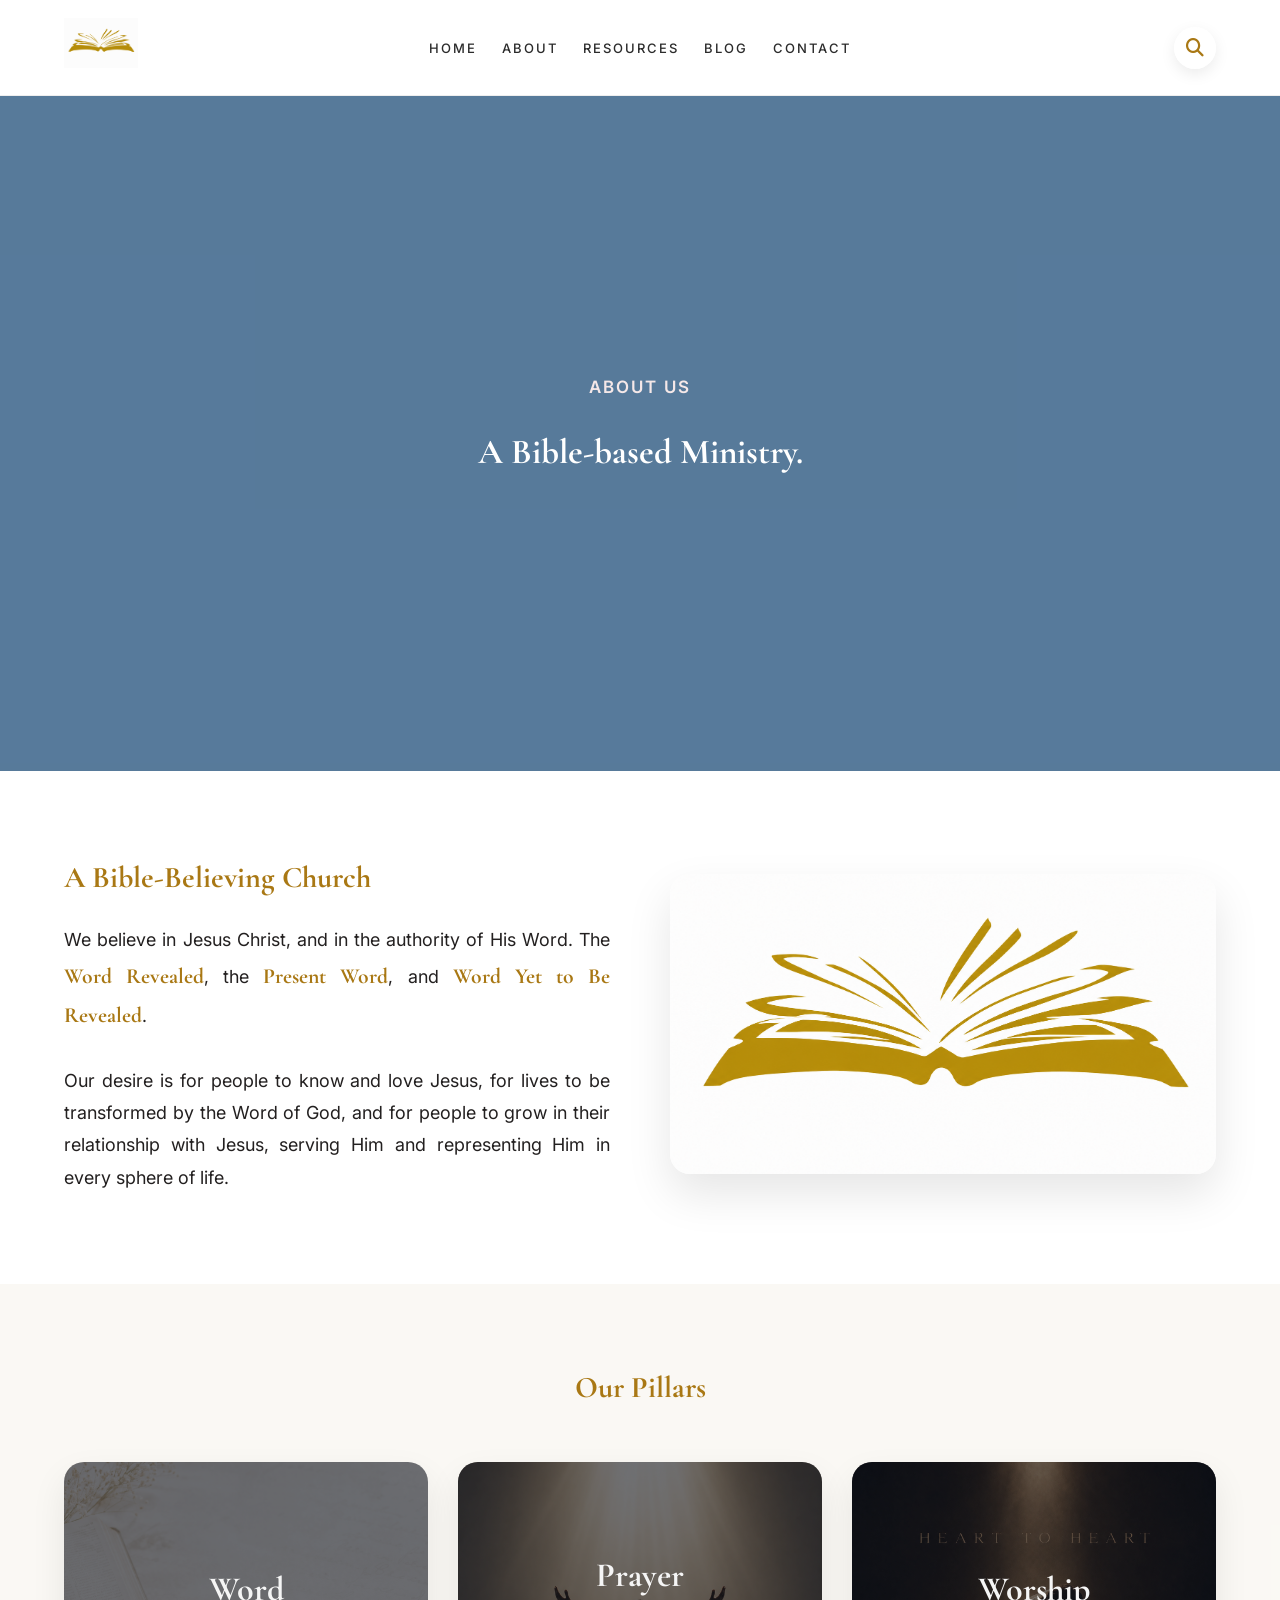
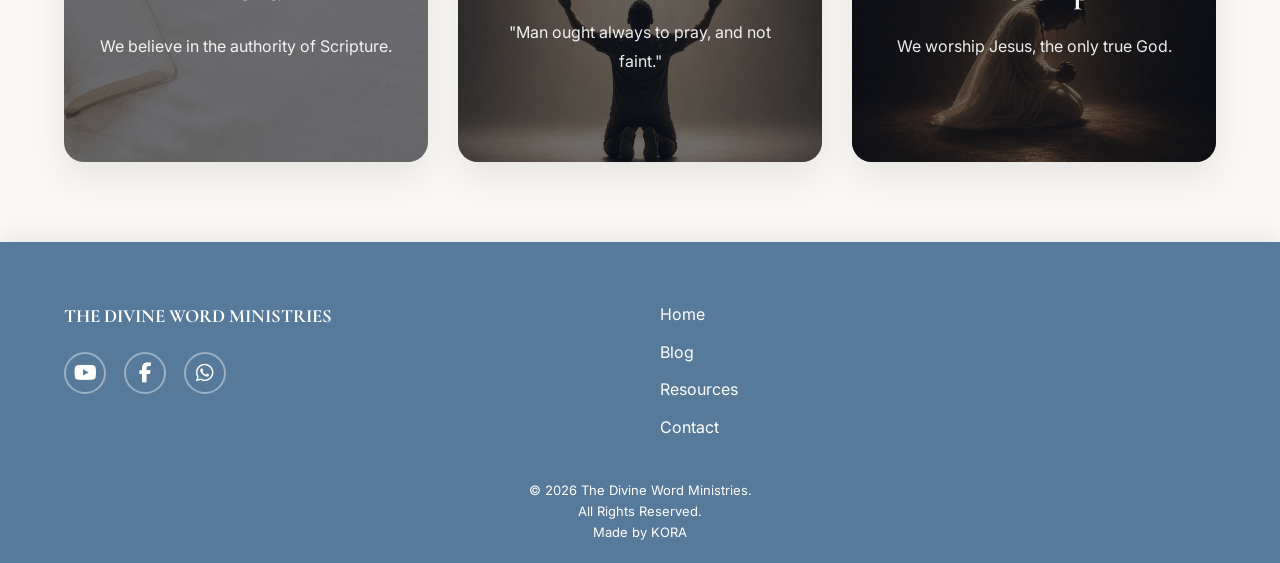
==== commit 6a789787: "updates" ====
--- a/about.html
+++ b/about.html
@@ -408,6 +408,7 @@
 </div>
  <div>
              <ul class="footer-links">
+                <li><a href="index.html">Home</a></li>
                 <li><a href="resources.html">Blog</a></li>
                 <li><a href="blog.html">Resources</a></li>
                 <li><a href="contact.html">Contact</a></li>
@@ -415,7 +416,7 @@
         </div>
         </div>
 <div class="copyright">
-© 2026 The Divine Word Ministries.All Rights Reserved. Made by KORA
+© 2026 The Divine Word Ministries. <br> All Rights Reserved. <br> Made by KORA
 
 </div>
 </footer>
--- a/styles.css
+++ b/styles.css
@@ -153,6 +153,174 @@
     background: var(--gold);
     color: white;
     transform: translateY(-2px);
+}
+
+/* ================= SEARCH OVERLAY ================= */
+
+.search-overlay{
+
+    position:fixed;
+    inset:0;
+
+    background:rgba(0,0,0,.65);
+
+    display:flex;
+
+    justify-content:center;
+    align-items:flex-start;
+
+    padding-top:100px;
+
+    opacity:0;
+    visibility:hidden;
+
+    transition:.35s;
+
+    z-index:3000;
+
+}
+
+.search-overlay.active{
+
+    opacity:1;
+    visibility:visible;
+
+}
+
+.search-box{
+
+    width:min(650px,90%);
+
+    background:white;
+
+    border-radius:18px;
+
+    padding:35px;
+
+    box-shadow:0 25px 60px rgba(0,0,0,.2);
+
+    animation:searchDrop .35s;
+
+}
+
+.search-box h2{
+
+    font-family:'Cormorant Garamond', serif;
+
+    color:var(--navy);
+
+    margin-bottom:20px;
+
+    text-align:center;
+
+}
+
+.search-box input{
+
+    width:100%;
+
+    padding:16px;
+
+    border:1px solid #ddd;
+
+    border-radius:12px;
+
+    font-size:16px;
+
+    outline:none;
+
+    transition:.3s;
+
+}
+
+.search-box input:focus{
+
+    border-color:var(--gold);
+
+    box-shadow:0 0 12px rgba(212,175,55,.25);
+
+}
+
+.close-search{
+
+    float:right;
+
+    border:none;
+
+    background:none;
+
+    font-size:22px;
+
+    cursor:pointer;
+
+    color:#777;
+
+}
+
+.close-search:hover{
+
+    color:var(--gold);
+
+}
+
+#searchResults{
+
+    margin-top:25px;
+
+}
+
+.search-result{
+
+    padding:14px 0;
+
+    border-bottom:1px solid #eee;
+
+}
+
+.search-result:last-child{
+
+    border-bottom:none;
+
+}
+
+.search-result a{
+
+    text-decoration:none;
+
+    color:var(--navy);
+
+    font-weight:600;
+
+}
+
+.search-result p{
+
+    font-size:14px;
+
+    color:#666;
+
+    margin-top:5px;
+
+}
+
+@keyframes searchDrop{
+
+    from{
+
+        transform:translateY(-25px);
+
+        opacity:0;
+
+    }
+
+    to{
+
+        transform:translateY(0);
+
+        opacity:1;
+
+    }
+
 }
 
 /* Mobile menu button */
@@ -342,12 +510,25 @@
 
 /* ================= RESOURCES ================= */
 .resources{
-    background:
-        #615321
-        url("images/hero.jpg");
-    background-size: cover;
-    background-position: center;
-    padding:100px 0;
+    position:relative;
+    background:url("images/hero.jpg") center/cover no-repeat;
+    padding:110px 0;
+    overflow:hidden;
+}
+
+.resources::before{
+    content:"";
+    position:absolute;
+    inset:0;
+    background:linear-gradient(
+        rgba(17,32,66,.82),
+        rgba(17,32,66,.88)
+    );
+}
+
+.resources .container{
+    position:relative;
+    z-index:2;
 }
 
 .resources h2{
@@ -355,34 +536,152 @@
 }
 
 
-.carousel-wrapper {
-    position: relative;
-    display: flex;
-    align-items: center;
-}
-
-.resource-carousel {
-    display: flex;
-    gap: 40px;
-    overflow: hidden;
-    scroll-behavior: smooth;
-    width: 100%;
-}
-
-.resource-slide {
-    min-width: 350px;
-    background: whitesmoke;
-    padding: 30px;
-    border-radius: 12px;
-    text-align: center;
-    transition: 0.3s ease;
-}
-
-.resource-slide:hover {
-    transform: translateY(-5px);
-    box-shadow: 0 10px 25px rgba(0,0,0,0.08);
-}
-
+.carousel-wrapper{
+
+    position:relative;
+
+    overflow:hidden;
+
+}
+
+.carousel-wrapper::before,
+.carousel-wrapper::after{
+
+    content:"";
+
+    position:absolute;
+
+    top:0;
+
+    width:90px;
+
+    height:100%;
+
+    z-index:4;
+
+    pointer-events:none;
+
+}
+
+.carousel-wrapper::before{
+
+    left:0;
+
+    background:
+    linear-gradient(to right,
+    rgba(17,32,66,1),
+    transparent);
+
+}
+
+.carousel-wrapper::after{
+
+    right:0;
+
+    background:
+    linear-gradient(to left,
+    rgba(17,32,66,1),
+    transparent);
+
+}
+
+.resource-carousel{
+
+    display:flex;
+
+    gap:35px;
+
+    width:100%;
+
+    overflow-x:auto;
+
+    scroll-behavior:smooth;
+
+    scroll-snap-type:x mandatory;
+
+    scrollbar-width:none;
+
+}
+
+.resource-carousel::-webkit-scrollbar{
+
+    display:none;
+
+}
+
+.resource-slide{
+
+    min-width:340px;
+     scroll-snap-align:center;
+    background:rgba(255,255,255,.97);
+
+    border-radius:18px;
+
+    overflow:hidden;
+
+    padding:18px;
+
+    transition:all .5s ease;
+
+    transform:scale(.88);
+
+    opacity:.65;
+
+    filter:blur(.2px);
+
+    box-shadow:0 12px 30px rgba(0,0,0,.12);
+
+}
+
+.resource-slide.active{
+
+    transform:scale(1);
+
+    opacity:1;
+
+    filter:none;
+
+    box-shadow:0 30px 70px rgba(0,0,0,.28);
+
+    z-index:3;
+
+}
+
+.resource-slide::before{
+
+    content:"";
+
+    display:block;
+
+    width:55px;
+
+    height:4px;
+
+    margin:0 auto 18px;
+
+    background:var(--gold);
+
+    border-radius:20px;
+
+}
+
+.resource-slide.neighbour{
+
+    transform:scale(.94);
+
+    opacity:.82;
+
+}
+
+.resource-slide:hover{
+
+    transform:
+    translateY(-10px);
+
+    box-shadow:
+    0 30px 60px rgba(0,0,0,.22);
+
+}
 
 .resource-slide h4 {
     font-family: 'Cormorant Garamond', serif;
@@ -391,23 +690,40 @@
     margin: 20px 0;
 }
 
-.resource-link {
-    color: var(--navy);
-    text-decoration: none;
-    font-weight: 450;
-    font-size: small;
-}
-
-.resource-link:hover {
-    opacity: 0.75;
-}
-
+.resource-link{
+
+    display:inline-block;
+
+    margin-top:15px;
+
+    padding:10px 20px;
+
+    border-radius:30px;
+
+    background:var(--gold);
+
+    color:white;
+
+    text-decoration:none;
+
+    transition:.3s;
+
+    font-weight:600;
+
+}
+
+.resource-link:hover{
+
+    background:var(--navy);
+
+}
 /* ================= RESOURCE IMAGE ================= */
 .resource-image {
     width: 100%;
     height: 220px;
     overflow: hidden;
     margin-bottom: 20px;
+    border-radius:14px ;
 }
 
 .resource-image img {
@@ -416,31 +732,108 @@
     height:100%;
     object-fit:cover;
     display:block;
-    transition: transform 0.3s ease;
+    transition:
+
+        transform .6s ease,
+
+        filter .6s ease;
+
+}
+
+.resource-slide:hover img{
+
+    transform:scale(1.08);
+
+    filter:brightness(1.05);
 
 }
 
 .resource-slide:hover .resource-image img {
-    transform: scale(1.05);
+   
+        transform:scale(1.02);
+}
+
+.resource-badge{
+
+    display:inline-block;
+
+    padding:7px 16px;
+
+    border-radius:50px;
+
+    font-size:12px;
+
+    font-weight:700;
+
+    letter-spacing:1px;
+
+    text-transform:uppercase;
+
+    margin-bottom:16px;
+
+}
+
+.resource-badge.teaching{
+
+    background:#F5E6A1;
+
+    color:#6E5600;
+
+}
+
+.resource-slide h4{
+
+    font-family:'Cormorant Garamond', serif;
+
+    font-size:26px;
+
+    line-height:1.3;
+
+    margin:18px 0;
+
+    color:var(--navy);
+
 }
 
 /* ================= CAROUSEL BUTTONS ================= */
-.carousel-btn {
-    position: absolute;
-    z-index: 5;
-    width: 45px;
-    height: 45px;
-    border-radius: 50%;
-    border: white;
-    background: rgba(151, 152, 154, 0.75);
-    color: white;
-    font-size: 24px;
-    cursor: pointer;
-    transition: 0.3s ease;
-}
-
-.carousel-btn:hover {
-    transform: scale(1.1);
+.carousel-btn{
+
+    position:absolute;
+
+    top:50%;
+
+    transform:translateY(-50%);
+
+    z-index:5;
+
+    width:55px;
+
+    height:55px;
+
+    border-radius:50%;
+
+    border:none;
+
+    background:rgba(255,255,255,.92);
+
+    color:var(--gold);
+
+    cursor:pointer;
+
+    transition:.3s;
+
+    box-shadow:0 10px 30px rgba(0,0,0,.15);
+
+}
+
+.carousel-btn:hover{
+
+    background:var(--gold);
+
+    color:white;
+
+    transform:translateY(-50%) scale(1.08);
+
 }
 
 .carousel-btn.left {
@@ -493,7 +886,7 @@
     color: white;
     font-size: 20px;
     text-decoration: none;
-    border: 1px solid rgba(255,255,255,0.4);
+    border: 2px solid rgba(255,255,255,0.4);
     transition: 0.3s ease;
 }
 
@@ -506,7 +899,7 @@
 .copyright {
     text-align: center;
     margin-top: 40px;
-    font-size: 14px;
+    font-size: 13px;
 }
 
 .footer-links{
@@ -772,21 +1165,6 @@
 
 @media (max-width: 768px) {
 
-    .nav-links {
-        display: none;
-        flex-direction: column;
-        background: var(--white);
-        position: absolute;
-        top: 70px;
-        right: 20px;
-        padding: 20px;
-        box-shadow: 0 10px 20px rgba(0,0,0,0.1);
-    }
-
-    .menu-btn {
-        display: block;
-    }
-
     .hero h1 {
         font-size: 34px;
     }
@@ -815,4 +1193,122 @@
         grid-template-columns: 1fr;
         text-align: center;
     }
+}
+
+/* ================= MOBILE NAV ================= */
+
+@media (max-width: 768px){
+
+    .nav-container{
+        display:flex;
+        justify-content:space-between;
+        align-items:center;
+        position:relative;
+    }
+
+    .logo{
+        flex:1;
+    }
+
+    .nav-actions{
+        display:flex;
+        flex-direction:column;
+        gap:10px;
+        align-items:flex-end;
+    }
+
+    .menu-btn{
+        display:flex;
+        justify-content:center;
+        align-items:center;
+
+        width:42px;
+        height:42px;
+
+        border-radius:50%;
+        background:white;
+        color:var(--gold);
+
+        cursor:pointer;
+
+        box-shadow:0 5px 15px rgba(0,0,0,.08);
+
+        transition:.3s;
+    }
+
+    .menu-btn:hover{
+        background:var(--gold);
+        color:white;
+    }
+
+    nav{
+
+        position:absolute;
+
+        top:90px;
+        right:0;
+
+        width:220px;
+
+        background:white;
+
+        border-radius:12px;
+
+        box-shadow:0 10px 25px rgba(0,0,0,.12);
+
+        display:none;
+
+        overflow:hidden;
+
+        z-index:999;
+    }
+
+    nav.active{
+        display:block;
+        animation:fadeMenu .3s;
+    }
+
+    .nav-links{
+
+        flex-direction:column;
+        gap:0;
+    }
+
+    .nav-links li{
+
+        border-bottom:1px solid #eee;
+
+    }
+
+    .nav-links li:last-child{
+
+        border-bottom:none;
+
+    }
+
+    .nav-links a{
+
+        display:block;
+
+        padding:16px 22px;
+
+        letter-spacing:1px;
+
+        font-size:13px;
+    }
+
+}
+
+@keyframes fadeMenu{
+
+    from{
+        opacity:0;
+        transform:translateY(-10px);
+    }
+
+    to{
+        opacity:1;
+        transform:translateY(0);
+    }
+
 }
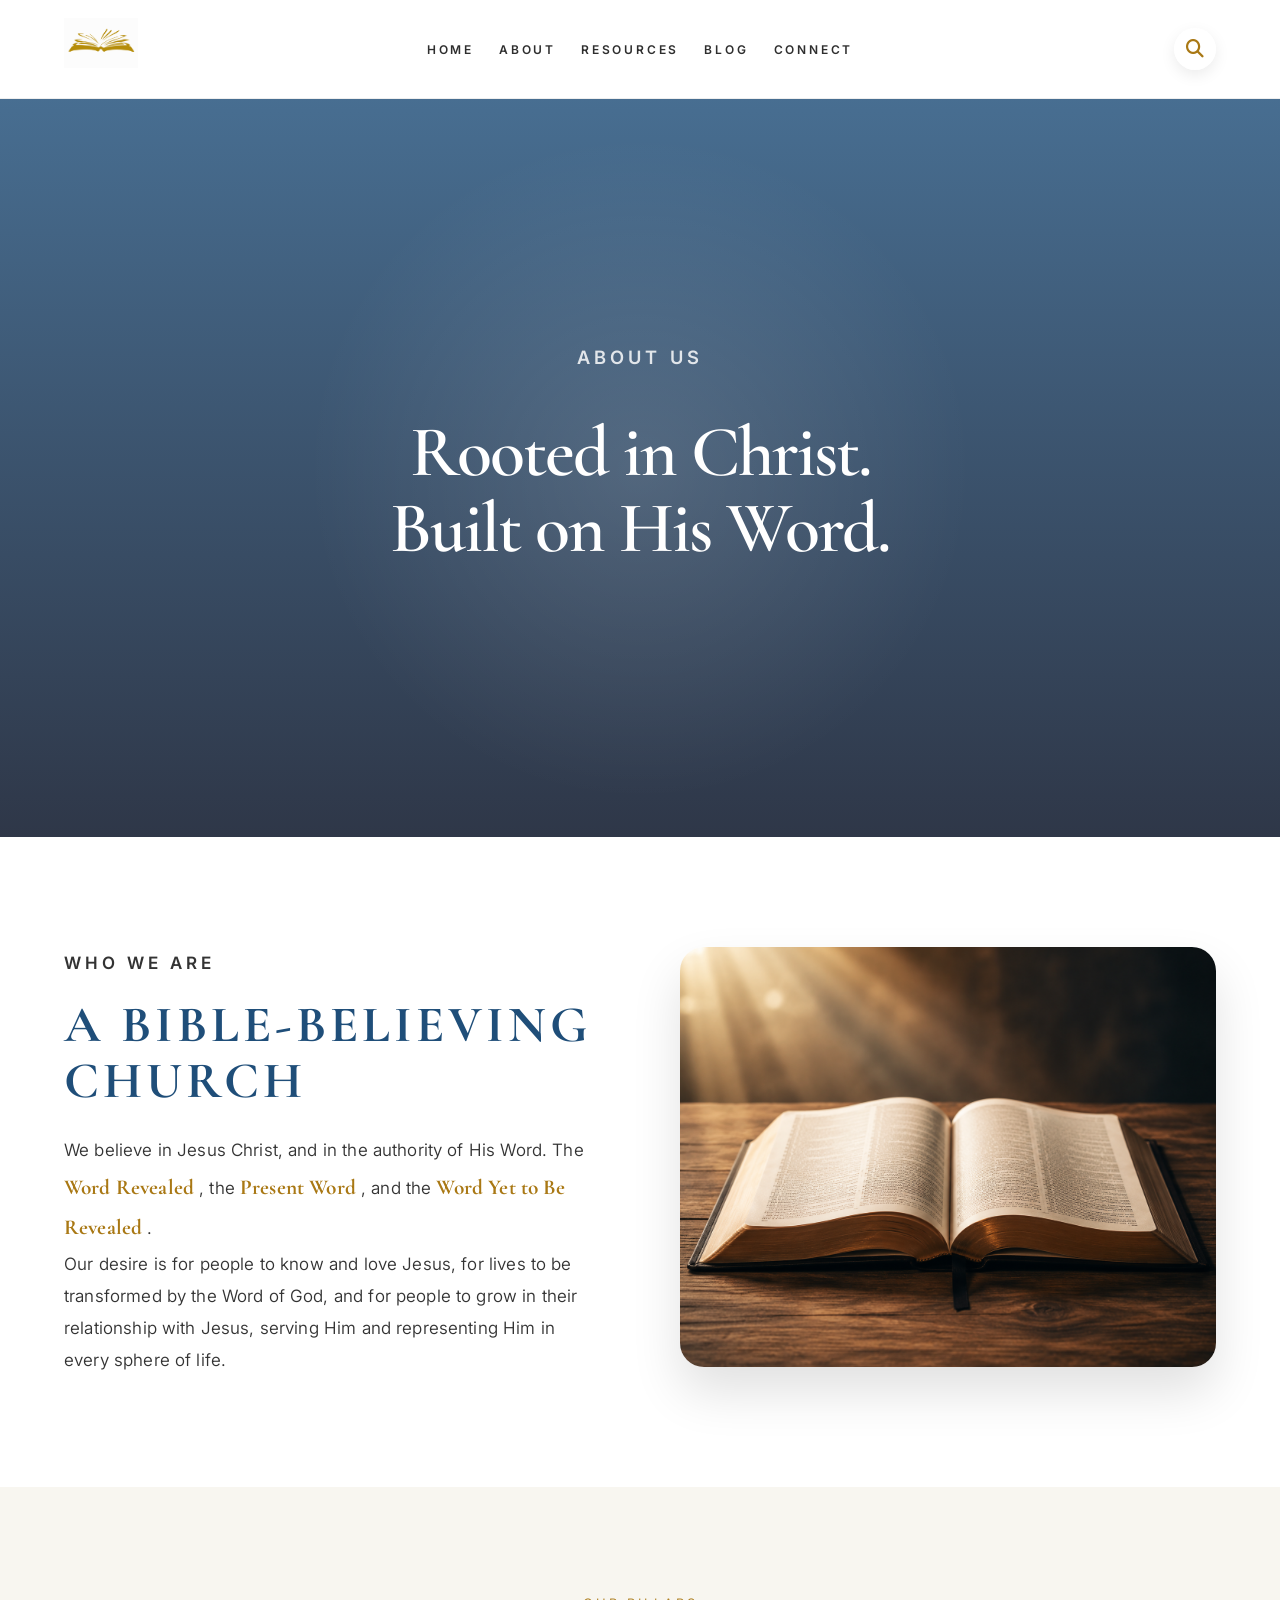
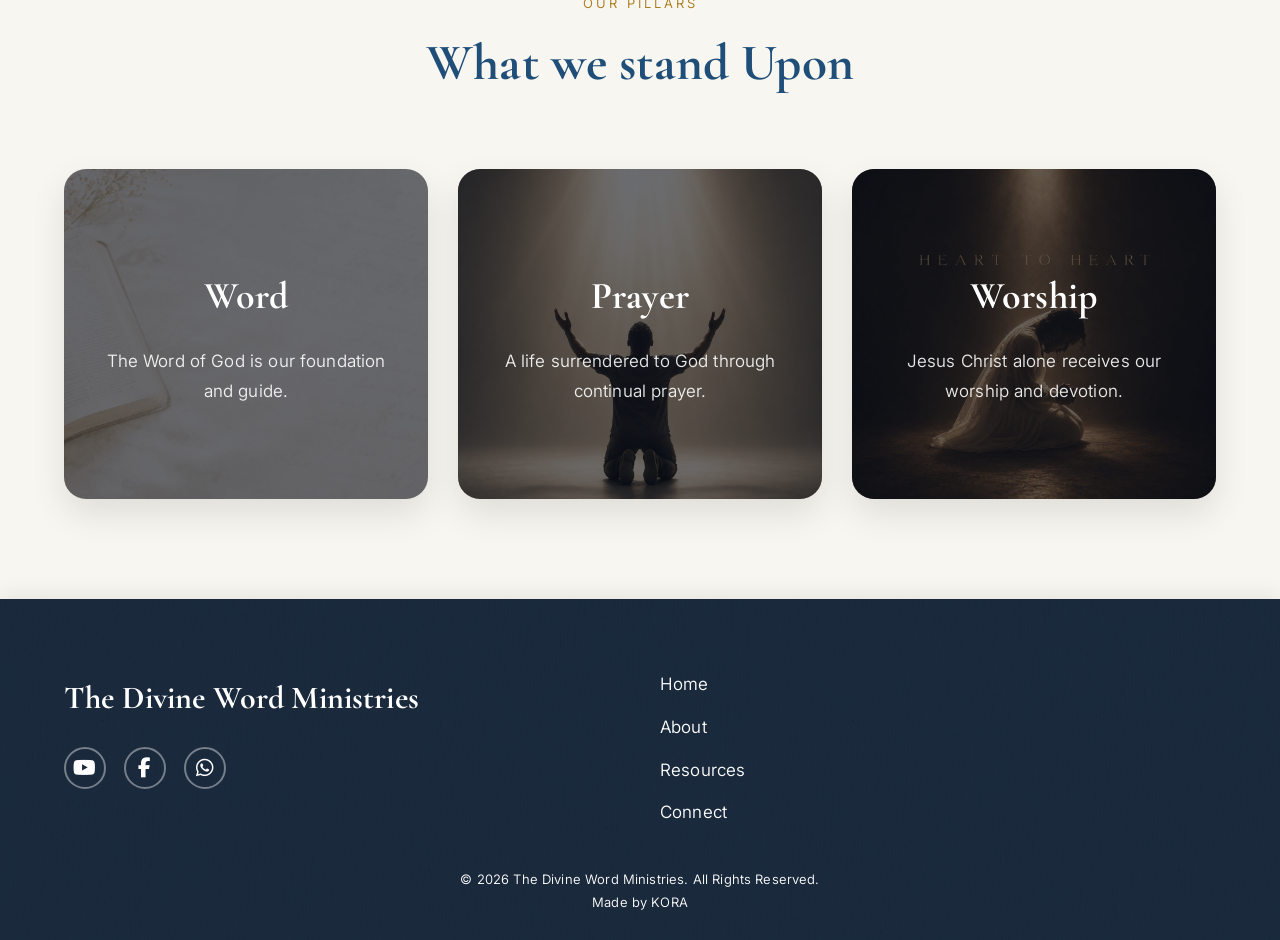
==== commit 33a7125d: "updates" ====
--- a/about.html
+++ b/about.html
@@ -7,80 +7,174 @@
 <meta name="viewport" content="width=device-width, initial-scale=1.0">
 
 <title>Divine Word Ministries | About Us</title>
+
 <link rel="icon" type="image/png" href="images/logo.png">
+
 <link rel="preconnect" href="https://fonts.googleapis.com">
 <link rel="preconnect" href="https://fonts.gstatic.com" crossorigin>
+
 <link href="https://fonts.googleapis.com/css2?family=Cormorant+Garamond:wght@500;600;700&family=Inter:wght@300;400;500;600&display=swap" rel="stylesheet">
+
 <link rel="stylesheet" href="https://cdnjs.cloudflare.com/ajax/libs/font-awesome/6.5.2/css/all.min.css">
+
 <link rel="stylesheet" href="styles.css">
 
+
 <style>
+
 /* ==========================================
    ABOUT PAGE
 ========================================== */
+
 .about-intro{
-    padding:90px 0;
-}
+    padding:110px 0;
+}
+
 
 .about-grid{
     display:grid;
     grid-template-columns:1fr 1fr;
-    gap:60px;
+    gap:80px;
     align-items:center;
 }
+
 
 .about-image img{
     width:100%;
-    height:300px;
+    height:420px;
     object-fit:cover;
-    border-radius:20px;
-    box-shadow:0 20px 45px rgba(0,0,0,.1);
-}
+    border-radius:24px;
+    box-shadow:
+        0 25px 50px rgba(0,0,0,.12);
+}
+
+
+/* LABEL */
+.section-label{
+    font-family:'Inter',sans-serif;
+    text-transform:uppercase;
+    letter-spacing:4px;
+    font-size:.75rem;
+    font-weight:600;
+    color:var(--gold);
+    margin-bottom:18px;
+
+}
+
+
+
+/* INTRO TEXT */
+
 
 .about-content h2{
+
+    font-family:'Cormorant Garamond',serif;
+    color:var(--navy);
+    font-size:clamp(2.5rem,4vw,3.5rem);
+    line-height:1.1;
+    margin-bottom:25px;
+
+}
+
+
+.belief-text,
+.about-content p{
+
+    color:#333;
+    line-height:1.9;
+    font-size:17px;
+
+}
+
+
+.highlight-word{
+
     font-family:'Cormorant Garamond',serif;
     color:var(--gold);
-    font-size:30px;
-    line-height:1.1;
-}
-
-.belief-text{
-    color:rgb(34,32,32);
+    font-size:1.25em;
+    font-weight:700;
+
+}
+
+
+
+/* ==========================================
+   MISSION
+========================================== */
+
+
+.mission{
+
+    background:
+    linear-gradient(
+        rgba(31,78,121,.95),
+        rgba(31,78,121,.95)
+    );
+
+    padding:100px 0;
+    text-align:center;
+    color:white;
+
+}
+
+
+.mission h2{
+
+    font-family:'Cormorant Garamond',serif;
+    font-size:clamp(2.5rem,4vw,3.5rem);
+    margin-bottom:20px;
+
+}
+
+
+.mission p{
+
+    max-width:700px;
+    margin:auto;
+    font-size:1.15rem;
     line-height:1.9;
-    font-size:17px;
-}
-
-.highlight-word{
-    font-family:'Cormorant Garamond',serif;
-    color:var(--gold);
-    font-size:1.2em;
-    font-weight:700;
-}
+    color:rgba(255,255,255,.9);
+
+}
+
+
 
 /* ==========================================
    PILLARS
 ========================================== */
+
+
 .pillars{
-    padding:80px 0;
-    background:rgba(248,246,240,.7);
-}
+
+    padding:100px 0;
+    background:#f8f6f0;
+
+}
+
 
 .center-heading{
+
     text-align:center;
-    margin-bottom:50px;
-}
+    margin-bottom:60px;
+
+}
+
 
 .center-heading span{
+
     color:var(--gold);
     letter-spacing:3px;
     font-size:13px;
+
 }
 
 .center-heading h2{
+
     font-family:'Cormorant Garamond',serif;
-    color:var(--gold);
-    font-size:30px;
-}
+    color:var(--navy);
+    font-size:clamp(2.5rem,4vw,3.5rem);
+}
+
 
 .pillar-grid{
     display:grid;
@@ -90,30 +184,31 @@
 
 .pillar-card{
     position:relative;
-    min-height:300px;
-    border-radius:20px;
+    min-height:330px;
+    border-radius:22px;
     overflow:hidden;
     display:flex;
     align-items:center;
     justify-content:center;
     text-align:center;
-    box-shadow:0 15px 35px rgba(0,0,0,.08);
     background-size:cover;
     background-position:center;
+    box-shadow:
+    0 15px 35px rgba(0,0,0,.1);
 }
 
 .pillar-card::before{
     content:"";
     position:absolute;
     inset:0;
-    background:rgba(10,15,25,.58);
-    transition:.35s ease;
-}
+    background:rgba(10,15,25,.6);
+    transition:.35s;
+}
+
 
 .pillar-card:hover::before{
     background:rgba(10,15,25,.45);
 }
-
 
 .pillar-content{
     position:relative;
@@ -123,13 +218,13 @@
 
 .pillar-content h3{
     font-family:'Cormorant Garamond',serif;
-    color:whitesmoke;
-    font-size:34px;
+    color:white;
+    font-size:38px;
     margin-bottom:15px;
 }
 
 .pillar-content p{
-    color:rgba(255,255,255,.92);
+    color:rgba(255,255,255,.9);
     line-height:1.8;
 }
 
@@ -141,285 +236,272 @@
     background-image:url("images/prayer.png");
 }
 
+
 .worship{
     background-image:url("images/h2h.png");
 }
 
-/* ==========================================
-   MINISTRY Moments
-========================================== */
-.highlights{
-    padding:90px 0;
-    background:rgba(248,246,240,.7);
-}
-
-.highlight-grid{
-    display:grid;
-    grid-template-columns:repeat(3,1fr);
-    gap:30px;
-}
-
-.highlight-card{
-    background:white;
-    border-radius:18px;
-    overflow:hidden;
-    box-shadow:0 15px 35px rgba(0,0,0,.08);
-}
-
-.highlight-card img{
-    width:100%;
-    height:240px;
-    object-fit:cover;
-}
-
-.highlight-card div{
-    padding:25px;
-}
-
-.highlight-card h3{
-    font-family:'Cormorant Garamond',serif;
-    color:var(--gold);
-    font-size:25px;
-}
-
-
-.facebook-link{
-    text-align:center;
-    margin-top:40px;
-}
-
-.facebook-link a{
-    color:var(--gold);
-    text-decoration:none;
-    font-weight:600;
-
-}
-
 @media(max-width:900px){
     .about-grid,
-    .pillar-grid,
-    .highlight-grid{
+    .pillar-grid{
         grid-template-columns:1fr;
     }
+
+    .about-image img{
+        height:320px;
+    }
 }
 
 </style>
+
 </head>
 
 <body>
+
 <!-- ================= NAVIGATION ================= -->
-
 <header>
 
 <div class="container nav-container">
+
 <a href="index.html" class="logo">
+
 <img src="images/logo.png"
 alt="The Divine Word Ministries Logo">
-
-</a>
+</a>
+
 <nav>
+
 <ul class="nav-links">
+
 <li><a href="index.html">HOME</a></li>
 <li><a href="about.html">ABOUT</a></li>
 <li><a href="resources.html">RESOURCES</a></li>
 <li><a href="blog.html">BLOG</a></li>
-<li><a href="contact.html">CONTACT</a></li>
+<li><a href="contact.html">CONNECT</a></li>
+
 </ul>
+
 </nav>
 
- <!-- SEARCH BUTTON -->
 <div class="nav-actions">
-    <a href="#" class="search-btn" aria-label="Search">
-        <i class="fas fa-search"></i>
-    </a>
+<a href="#" class="search-btn" aria-label="Search">
+<i class="fas fa-search"></i>
+
+</a>
+
 </div>
 
 <div class="menu-btn">
 ☰
 </div>
-</div>
+
+</div>
+
 </header>
 
 <!-- ================= HERO ================= -->
 <section class="hero">
-<div class="overlay"></div>
+
 <div class="hero-content">
 
 <p class="hero-small">
 ABOUT US</p>
-<h1>A Bible-based Ministry.</h1>
-</div>
+
+<h1>Rooted in Christ.<br>
+Built on His Word.</h1>
+
+</div>
+
 </section>
 
 <!-- ================= ABOUT INTRO ================= -->
 <section class="about-intro">
-    <div class="container about-grid">
-        <div class="about-content">
-            <h2>A Bible-Believing Church</h2>
-
-            <p class="belief-text" style="color: rgb(35, 32, 32);">
-                We believe in Jesus Christ, and in the authority of His Word.
-                The <span class="highlight-word">Word Revealed</span>,
-                the <span class="highlight-word">Present Word</span>,
-                and <span class="highlight-word">Word Yet to Be Revealed</span>.
-            </p>
-
-            <p style="color: rgb(35, 32, 32);">
-                Our desire is for people to know and love Jesus, for lives to be transformed by the Word of God, 
-                and for people to grow in their relationship with Jesus, serving Him and representing Him in 
-                every sphere of life.</p>
-        </div>
-
-        <div class="about-image">
-            <img src="images/logo.png" alt="Divine Word Ministries">
-        </div>
-    </div>
+<div class="container about-grid">
+<div class="about-content">
+
+<p class="section-label">
+Who We Are</p>
+
+<h2>A Bible-Believing Church</h2>
+
+<p class="belief-text">
+
+We believe in Jesus Christ, and in the authority of His Word.
+
+The <span class="highlight-word">
+Word Revealed
+</span>,
+
+the <span class="highlight-word">
+Present Word
+</span>,
+
+and the <span class="highlight-word">
+Word Yet to Be Revealed
+</span>.
+
+</p>
+
+
+
+<p>
+
+Our desire is for people to know and love Jesus, for lives to be transformed by the Word of God, and for people to grow in their relationship with Jesus, serving Him and representing Him in every sphere of life.
+
+</p>
+
+</div>
+
+<div class="about-image">
+
+<img src="images/bible.png"
+alt="Divine Word Ministries">
+
+</div>
+
+</div>
+
+
 </section>
 
 <!-- ================= PILLARS ================= -->
 <section class="pillars">
 
 <div class="container">
+
 <div class="center-heading">
-<h2>Our Pillars</h2>
-
-</div>
+
+<span>
+OUR PILLARS
+</span>
+
+<h2>What we stand Upon</h2>
+
+</div>
+
 <div class="pillar-grid">
 
-    <div class="pillar-card word">
-
-        <div class="pillar-content">
-
-            <h3>Word</h3>
-            <p> We believe in the authority of Scripture.</p>
-
-        </div>
-
-    </div>
-
-
-    <div class="pillar-card prayer">
-
-        <div class="pillar-content">
-
-            <h3>Prayer</h3>
-            <p>  "Man ought always to pray, and not faint."</p>
-        </div>
-
-    </div>
-
-    <div class="pillar-card worship">
-        <div class="pillar-content">
-            <h3>Worship</h3>
-            <p>We worship Jesus, the only true God.</p>
-        </div>
-    </div>
-</div>
-
+<div class="pillar-card word">
+
+
+<div class="pillar-content">
+
+<h3>Word</h3>
+<p>The Word of God is our foundation and guide.</p>
+</div>
+
+</div>
+
+<div class="pillar-card prayer">
+
+<div class="pillar-content">
+
+<h3>Prayer</h3>
+
+<p>A life surrendered to God through continual prayer.</p>
+
+</div>
+
+</div>
+
+<div class="pillar-card worship">
+
+<div class="pillar-content">
+
+<h3>Worship</h3>
+<p>Jesus Christ alone receives our worship and devotion.</p>
+
+</div>
+
+</div>
+
+</div>
 </div>
 
 </section>
-
-<!-- ================= MINISTRY HIGHLIGHTS ================= 
-<section class="highlights">
-<div class="container">
-
-<div class="center-heading">
-<h2>Event Gallery</h2>
-<p>A few moments from the journey of The Divine Word Ministries.</p>
-
-</div>
-
-<div class="highlight-grid">
-<div class="highlight-card">
-<img src="images/evangelism.jpg">
-
-<div>
-
-<h3>Evangelism</h3>
-
-<p>Preaching about Jesus.</p>
-</div>
-
-</div>
-
-<div class="highlight-card">
-
-<img src="images/heart-to-heart.jpg">
-
-<div>
-
-<h3>Heart to Heart Conference</h3>
-
-<p>A gathering centred around worshipping Jesus.</p>
-
-<p style="color: var(--navy)">
-JULY, 2023
-</p>
-</div>
-
-</div>
-
-<div class="highlight-card">
-
-<img src="images/word-expo.jpg">
-
-<div>
-
-<h3>Word Expo Conference</h3>
-
-<p>A conference that expounded on God's Word and direction for the season.</p>
-
-</div>
-
-</div>
-
-</div>
-
-<div class="facebook-link">
-
-</div>
-
-</div>
-</section> -->
 
 <!-- ================= FOOTER ================= -->
 <footer>
-
-<div class="container footer-grid"><div>
-
-<h3>THE DIVINE WORD MINISTRIES</h3>
+<div class="container footer-grid">
+
+<div>
+<h3>The Divine Word Ministries</h3>
 
 <div class="social-links">
-<a href="https://youtube.com/" target="_blank">
+
+<a href="https://youtube.com/"
+target="_blank"
+aria-label="YouTube">
+
 <i class="fab fa-youtube"></i>
-</a>
-<a href="https://facebook.com/" target="_blank">
+
+</a>
+
+<a href="https://facebook.com/"
+target="_blank"
+aria-label="Facebook">
+
 <i class="fab fa-facebook-f"></i>
-</a>
-
- <a href="https://whatsapp.com/channel/0027VbCUIrP6rsR1pr3t3K3R"
-       target="_blank"
-       aria-label="WhatsApp">
-        <i class="fab fa-whatsapp"></i>
-    </a>
-
-</div>
-</div>
- <div>
-             <ul class="footer-links">
-                <li><a href="index.html">Home</a></li>
-                <li><a href="resources.html">Blog</a></li>
-                <li><a href="blog.html">Resources</a></li>
-                <li><a href="contact.html">Contact</a></li>
-            </ul>
-        </div>
-        </div>
+
+</a>
+
+<a href="https://whatsapp.com/channel/0027VbCUIrP6rsR1pr3t3K3R"
+target="_blank"
+aria-label="WhatsApp">
+
+<i class="fab fa-whatsapp"></i>
+
+</a>
+
+</div>
+
+</div>
+
+<div>
+
+<ul class="footer-links">
+<li>
+<a href="index.html">
+Home
+</a>
+</li>
+
+<li>
+<a href="about.html">
+About
+</a>
+</li>
+
+<li>
+<a href="resources.html">
+Resources
+</a>
+</li>
+
+<li>
+<a href="contact.html">
+Connect
+</a>
+</li>
+
+</ul>
+
+</div>
+
+</div>
+
 <div class="copyright">
-© 2026 The Divine Word Ministries. <br> All Rights Reserved. <br> Made by KORA
-
-</div>
+
+© 2026 The Divine Word Ministries. All Rights Reserved.
+<br>
+Made by KORA
+
+</div>
+
 </footer>
+
 <script src="script.js"></script>
+
 </body>
+
 </html>
--- a/styles.css
+++ b/styles.css
@@ -15,22 +15,25 @@
 
 /* ================= RESET ================= */
 
-* {
-    transition: all 0.25s ease-in-out;
-    margin: 0;
-    padding: 0;
-    box-sizing: border-box;
-}
-
-body {
-    font-family: 'Inter', sans-serif;
-    color: var(--text);
-    background: var(--white);
-    line-height: 1.6;
+*{
+    margin:0;
+    padding:0;
+    box-sizing:border-box;
+}
+
+body{
+    font-family:'Inter',sans-serif;
+    font-size:17px;
+    font-weight:350;
+    line-height:1.8;
+    letter-spacing: .15px;
+    color:var(--text);
+    background:var(--white);
+    -webkit-font-smoothing:antialiased;
+    -moz-osx-font-smoothing:grayscale;
 }
 
 /* ================= CONTAINER ================= */
-
 .container {
     width: 90%;
     max-width: 1200px;
@@ -38,7 +41,6 @@
 }
 
 /* ================= NAVIGATION ================= */
-
 header {
     position: sticky;
     top: 0;
@@ -61,11 +63,12 @@
 
 .logo {
     font-family: 'Cormorant Garamond', serif;
-    font-size: 19px;
-    font-weight: 700;
+    font-size: 1.2rem;
+    font-weight: 600;
     color: var(--navy);
     text-decoration: none;
     grid-column:1;
+     letter-spacing:.5px;
 }
 
 .logo img {
@@ -94,14 +97,14 @@
 
 .nav-links a {
     text-decoration: none;
-    color: var(--text);
     position: relative;
-    font-weight: 500;
     text-transform: uppercase;
-    font-size: 13px;
     transition: 0.3s;
     font-family: 'Inter', sans-serif;
-    letter-spacing: 2px;
+    font-size:12px;
+    font-weight:600;
+    letter-spacing:2.8px;
+    color:rgba(0,0,0,.82);
 }
 
 .nav-links a::after {
@@ -133,7 +136,6 @@
 
 
 /* SEARCH BUTTON */
-
 .search-btn {
     width: 42px;
     height: 42px;
@@ -158,147 +160,93 @@
 /* ================= SEARCH OVERLAY ================= */
 
 .search-overlay{
-
     position:fixed;
     inset:0;
-
     background:rgba(0,0,0,.65);
-
     display:flex;
-
     justify-content:center;
     align-items:flex-start;
-
     padding-top:100px;
-
     opacity:0;
     visibility:hidden;
-
     transition:.35s;
-
     z-index:3000;
-
 }
 
 .search-overlay.active{
-
     opacity:1;
     visibility:visible;
-
 }
 
 .search-box{
-
     width:min(650px,90%);
-
     background:white;
-
     border-radius:18px;
-
     padding:35px;
-
     box-shadow:0 25px 60px rgba(0,0,0,.2);
-
     animation:searchDrop .35s;
-
 }
 
 .search-box h2{
-
     font-family:'Cormorant Garamond', serif;
-
     color:var(--navy);
-
     margin-bottom:20px;
-
     text-align:center;
-
+    font-size:2.2rem;
+    font-weight:600;
+    letter-spacing:-1px;
 }
 
 .search-box input{
-
     width:100%;
-
     padding:16px;
-
     border:1px solid #ddd;
-
     border-radius:12px;
-
     font-size:16px;
-
     outline:none;
-
     transition:.3s;
-
 }
 
 .search-box input:focus{
-
     border-color:var(--gold);
-
     box-shadow:0 0 12px rgba(212,175,55,.25);
-
 }
 
 .close-search{
-
     float:right;
-
     border:none;
-
     background:none;
-
     font-size:22px;
-
     cursor:pointer;
-
     color:#777;
-
 }
 
 .close-search:hover{
-
     color:var(--gold);
-
 }
 
 #searchResults{
-
     margin-top:25px;
-
 }
 
 .search-result{
-
     padding:14px 0;
-
     border-bottom:1px solid #eee;
-
 }
 
 .search-result:last-child{
-
     border-bottom:none;
-
 }
 
 .search-result a{
-
     text-decoration:none;
-
     color:var(--navy);
-
-    font-weight:600;
-
+    font-weight:600;
 }
 
 .search-result p{
-
     font-size:14px;
-
     color:#666;
-
     margin-top:5px;
 
 }
@@ -306,21 +254,14 @@
 @keyframes searchDrop{
 
     from{
-
         transform:translateY(-25px);
-
         opacity:0;
-
     }
 
     to{
-
         transform:translateY(0);
-
         opacity:1;
-
-    }
-
+    }
 }
 
 /* Mobile menu button */
@@ -335,20 +276,38 @@
 
 .hero{
     position:relative;
-    height:75vh;
+    height:82vh;
+    min-height:650px;
     display:flex;
     align-items:center;
     justify-content:center;
     text-align:center;
-    color:var(--navy);
-    background:url("images/hero.jpg") center/cover no-repeat;
-
-}
-
-.hero .overlay{
+    color:white;
+    background:
+        linear-gradient(
+            rgba(31,78,121,.82),
+            rgba(10,20,40,.85)
+        ),
+        url("images/hero.jpg") center/cover no-repeat;
+}
+
+
+/* soft light effect */
+
+.hero::before{
+    content:"";
     position:absolute;
     inset:0;
-    background:rgba(31, 78, 121, 0.75);
+    background:
+        radial-gradient(
+            circle at center,
+            rgba(255,255,255,.12),
+            transparent 45%
+        );
+}
+
+.hero .overlay{
+    display:none;
 }
 
 .hero-content{
@@ -360,37 +319,44 @@
 .hero-small{
     font-family:'Inter',sans-serif;
     text-transform:uppercase;
-    letter-spacing:2px;
-    font-size:14px;
-    font-weight:600;
+    letter-spacing:4px;
+    font-size:.78rem;
+    font-weight:600;
+     opacity:.95;
     color:white;
 }
 
 .hero h1{
-    font-family:'Cormorant Garamond',serif;
-    font-size:35px;
-    line-height:1.2;
-    margin-bottom:20px;
+    font-family:'Cormorant Garamond', serif;
+    font-size:clamp(3.5rem,7vw,4.5rem);
+    font-weight:600;
+     line-height:1.05;
+    letter-spacing:-2px;
+    margin-bottom:28px;
     color:white;
-
 }
 
 .hero p{
-    font-size:17px;
-    margin-bottom:30px;
-    color:rgb(245, 232, 232);
+    font-size:1.15rem;
+    line-height:1.9;
+    max-width:650px;
+    margin:0 auto 40px;
+    color:rgba(255,255,255,.88);
+
 }
 
 /* ================= BUTTONS ================= */
-
-.btn {
+.btn{
+    padding:15px 34px;
+    border-radius:999px;
+    font-size:.82rem;
+    font-weight:600;
+    letter-spacing:1.5px;
+    text-transform:uppercase;
+    margin: 5px;
+    transition: 0.3s;
     display: inline-block;
-    padding: 12px 25px;
-    border-radius: 30px;
-    text-decoration: none;
-    font-weight: 600;
-    transition: 0.3s;
-    margin: 5px;
+
 }
 
 .btn.gold {
@@ -419,111 +385,149 @@
 }
 /* ================= SECTIONS ================= */
 
-section {
-    padding: 80px 0;
-}
-
-.section-heading {
-    text-align: center;
-    margin-bottom: 50px;
-}
-
-.section-heading h2 {
-    font-family: 'Cormorant Garamond', serif;
-    font-size: 42px;
-    font-weight: 600;
-    text-transform: uppercase;
-    letter-spacing: 2px;
-    color: var(--gold);
-}
-.section-heading p {
-    margin-top: 10px;
-    color: #353535;
-}
+section{
+    padding:110px 0;
+}
+
+.section-heading{
+    text-align:center;
+    max-width:760px;
+    margin:0 auto 70px;
+}
+
+.section-heading h2{
+    font-family:'Cormorant Garamond', serif;
+    font-size:clamp(2.7rem,5vw,4rem);
+    font-weight:600;
+    color:var(--gold);
+    line-height:1.05;
+    letter-spacing:-1.5px;
+    text-transform:none;
+    margin-bottom:18px;
+}
+
+.section-heading p{
+    font-family:'Inter', sans-serif;
+    font-size:1.12rem;
+    line-height:1.85;
+    font-weight:400;
+    color:rgba(53,53,53,.85);
+    max-width:650px;
+    margin:0 auto;
+}
+
 
 /* ================= ABOUT PREVIEW ================= */
+
 .about-preview{
     position:relative;
-    padding:100px 0;
+    padding:110px 0;
     background:
         linear-gradient(
-            rgba(10,15,25,.68),
-            rgba(10,15,25,.68)
+            rgba(10,15,25,.78),
+            rgba(10,15,25,.78)
         ),
         url("images/blog.png");
+
     background-size:cover;
     background-position:center;
     background-repeat:no-repeat;
     background-attachment:fixed;
 }
 
-.about-content{
-    max-width:850px;
-    margin:auto;
-    text-align:justify;
-}
-
-.intro-text{
-    font-family: 'Inter', sans-serif;
-    color: var(--black);
-    font-size: 20px;
-    margin: 20px 0;
-    line-height:1.4;
-    color:rgba(255,255,255,.95);
-    font-weight:300;
-}
-
-.intro-text span{
+
+.about-layout{
+    display:grid;
+    grid-template-columns:.9fr 1.1fr;
+    gap:100px;
+    align-items:center;
+}
+
+
+/* LEFT SIDE */
+
+.about-intro h2{
+    font-family:'Inter',sans-serif;
+    font-size:.9rem;
+    text-transform:uppercase;
+    letter-spacing:4px;
     color:var(--gold);
-    font-weight:600;
-    text-transform:uppercase;
-}
-
-.about-content p:not(.intro-text){
+    margin-bottom:30px;
+}
+
+
+.about-intro h3{
+    font-family:'Cormorant Garamond',serif;
+      font-size:clamp(2.8rem,5vw,5rem);
+    line-height:1.05;
+    font-weight:600;
+    color:white;
+    margin:0;
+}
+
+/* RIGHT SIDE */
+
+.about-details{
+    position:relative;
+    padding-left:40px;
+    border-left:1px solid rgba(255,255,255,.25);
+}
+
+
+.about-details > p{
     font-family:'Inter',sans-serif;
-    font-size:18px;
-    line-height:1.8;
-    margin-top:30px;
-    color:rgba(255,255,255,.88);
-
+    color:rgba(255,255,255,.85);
+    font-size:1.15rem;
+    line-height:2;
+    margin:0;
+    max-width:500px;
 }
 
 .about-buttons{
     margin-top:40px;
-    display:flex;
-    justify-content:center;
-    gap:20px;
-
-}
-/* ================= SECONDARY BUTTON ================= */
-
-.btn.outline {
-    background: transparent;
-    color: white;
-    border: 2px solid white;
-}
-
-.btn.outline:hover {
-    background: var(--navy);
-    color: white;
+}
+
+.about-buttons a{
+    text-decoration:none;
+}
+
+
+
+@media(max-width:900px){
+
+    .about-layout{
+        grid-template-columns:1fr;
+        gap:40px;
+        text-align:center;
+    }
+
+
+    .about-details{
+        padding-left:0;
+        border-left:none;
+    }
+
 }
 
 /* ================= RESOURCES ================= */
 .resources{
     position:relative;
-    background:url("images/hero.jpg") center/cover no-repeat;
+    background:
+        linear-gradient(
+            rgba(247,244,237,.92),
+            rgba(247,244,237,.92)
+        ),
+        url("images/paperTexture.jpg");
+
+    background-size:cover;
+    background-position:center;
     padding:110px 0;
     overflow:hidden;
 }
 
+
 .resources::before{
-    content:"";
-    position:absolute;
-    inset:0;
-    background:linear-gradient(
-        rgba(17,32,66,.82),
-        rgba(17,32,66,.88)
-    );
+    display:none;
 }
 
 .resources .container{
@@ -531,395 +535,334 @@
     z-index:2;
 }
 
-.resources h2{
-    color: white;
-}
-
+.resources .section-heading{
+    text-align:center;
+    max-width:760px;
+    margin:0 auto 70px;
+}
+
+.resources .section-heading h2{
+    font-family:'Cormorant Garamond', serif;
+    font-size:clamp(3rem,5vw,4.2rem);
+    font-weight:600;
+    color:var(--navy);
+    line-height:1.05;
+    letter-spacing:-1.5px;
+    margin-bottom:18px;
+}
+
+.resources .section-heading p{
+    font-family:'Inter', sans-serif;
+    font-size:1.12rem;
+    line-height:1.85;
+    font-weight:400;
+    color:rgba(17,32,66,.75);
+    max-width:650px;
+    margin:0 auto;
+}
+/* ================= CAROUSEL ================= */
 
 .carousel-wrapper{
-
     position:relative;
-
     overflow:hidden;
-
 }
 
 .carousel-wrapper::before,
 .carousel-wrapper::after{
-
-    content:"";
-
-    position:absolute;
-
-    top:0;
-
-    width:90px;
-
-    height:100%;
-
-    z-index:4;
-
-    pointer-events:none;
-
-}
-
-.carousel-wrapper::before{
-
-    left:0;
-
-    background:
-    linear-gradient(to right,
-    rgba(17,32,66,1),
-    transparent);
-
-}
-
-.carousel-wrapper::after{
-
-    right:0;
-
-    background:
-    linear-gradient(to left,
-    rgba(17,32,66,1),
-    transparent);
-
+    display:none;
 }
 
 .resource-carousel{
-
     display:flex;
-
-    gap:35px;
-
+    gap:24px;
+    overflow-x:auto;
+    scroll-behavior:smooth;
+    scroll-snap-type:x mandatory;
+    scrollbar-width:none;
+    padding:12px 2px 20px;
+}
+
+.resource-carousel::-webkit-scrollbar{
+    display:none;
+}
+
+/* ================= CARD ================= */
+
+.resource-slide{
+    flex:0 0 31.8%;
+    min-width:360px;
+    scroll-snap-align:start;
+    background:#ffffff;
+    border-radius:22px;
+    overflow:hidden;
+    padding:24px;
+    box-shadow:
+        0 10px 30px rgba(0,0,0,.08);
+
+    transition:
+        transform .35s ease,
+        box-shadow .35s ease;
+}
+
+.resource-slide:hover{
+    transform:translateY(-4px);
+    box-shadow:
+        0 20px 45px rgba(0,0,0,.15);
+}
+
+/* ================= BADGE ================= */
+.resource-badge{
+    display:inline-flex;
+    align-items:center;
+    padding:7px 14px;
+    border-radius:50px;
+    background:#F5E6A1;
+    color:#6E5600;
+    font-size:.72rem;
+    font-weight:600;
+    letter-spacing:1px;
+    text-transform:uppercase;
+    margin-bottom:18px;
+}
+
+.resource-badge.article{
+    background:#E8F1FF;
+    color:#1F4E79;
+}
+
+/* ================= IMAGE ================= */
+.resource-image{
     width:100%;
-
-    overflow-x:auto;
-
-    scroll-behavior:smooth;
-
-    scroll-snap-type:x mandatory;
-
-    scrollbar-width:none;
-
-}
-
-.resource-carousel::-webkit-scrollbar{
-
-    display:none;
-
-}
-
-.resource-slide{
-
-    min-width:340px;
-     scroll-snap-align:center;
-    background:rgba(255,255,255,.97);
-
-    border-radius:18px;
-
+    height:230px;
     overflow:hidden;
-
-    padding:18px;
-
-    transition:all .5s ease;
-
-    transform:scale(.88);
-
-    opacity:.65;
-
-    filter:blur(.2px);
-
-    box-shadow:0 12px 30px rgba(0,0,0,.12);
-
-}
-
-.resource-slide.active{
-
-    transform:scale(1);
-
-    opacity:1;
-
-    filter:none;
-
-    box-shadow:0 30px 70px rgba(0,0,0,.28);
-
-    z-index:3;
-
-}
-
-.resource-slide::before{
-
-    content:"";
-
-    display:block;
-
-    width:55px;
-
-    height:4px;
-
-    margin:0 auto 18px;
-
-    background:var(--gold);
-
-    border-radius:20px;
-
-}
-
-.resource-slide.neighbour{
-
-    transform:scale(.94);
-
-    opacity:.82;
-
-}
-
-.resource-slide:hover{
-
-    transform:
-    translateY(-10px);
-
-    box-shadow:
-    0 30px 60px rgba(0,0,0,.22);
-
-}
-
-.resource-slide h4 {
-    font-family: 'Cormorant Garamond', serif;
-    color: var(--black);
-    font-size: 20px;
-    margin: 20px 0;
-}
-
-.resource-link{
-
-    display:inline-block;
-
-    margin-top:15px;
-
-    padding:10px 20px;
-
-    border-radius:30px;
-
-    background:var(--gold);
-
-    color:white;
-
-    text-decoration:none;
-
-    transition:.3s;
-
-    font-weight:600;
-
-}
-
-.resource-link:hover{
-
-    background:var(--navy);
-
-}
-/* ================= RESOURCE IMAGE ================= */
-.resource-image {
-    width: 100%;
-    height: 220px;
-    overflow: hidden;
-    margin-bottom: 20px;
-    border-radius:14px ;
-}
-
-.resource-image img {
-
+    border-radius:16px;
+    margin-bottom:20px;
+}
+
+.resource-image img{
     width:100%;
     height:100%;
     object-fit:cover;
-    display:block;
     transition:
-
-        transform .6s ease,
-
-        filter .6s ease;
-
-}
-
-.resource-slide:hover img{
-
-    transform:scale(1.08);
-
-    filter:brightness(1.05);
-
-}
-
-.resource-slide:hover .resource-image img {
-   
-        transform:scale(1.02);
-}
-
-.resource-badge{
-
-    display:inline-block;
-
-    padding:7px 16px;
-
-    border-radius:50px;
-
-    font-size:12px;
-
-    font-weight:700;
-
-    letter-spacing:1px;
-
-    text-transform:uppercase;
-
-    margin-bottom:16px;
-
-}
-
-.resource-badge.teaching{
-
-    background:#F5E6A1;
-
-    color:#6E5600;
-
-}
+        transform .45s ease,
+        filter .45s ease;
+}
+
+.resource-slide:hover .resource-image img{
+    transform:scale(1.05);
+    filter:brightness(1.04);
+}
+
+/* ================= TYPOGRAPHY ================= */
 
 .resource-slide h4{
-
     font-family:'Cormorant Garamond', serif;
-
-    font-size:26px;
-
-    line-height:1.3;
-
-    margin:18px 0;
-
+    font-size:2rem;
+    line-height:1.15;
+    font-weight:600;
     color:var(--navy);
-
-}
-
-/* ================= CAROUSEL BUTTONS ================= */
+    margin:0 0 16px;
+    min-height:78px;
+}
+
+/* ================= BUTTON ================= */
+
+.resource-link{
+    display:inline-flex;
+    align-items:center;
+    gap:8px;
+    padding:11px 18px;
+    border-radius:999px;
+    background:transparent;
+    color:var(--gold);
+    border:1.5px solid var(--gold);
+    text-decoration:none;
+    font-size:.8rem;
+    font-weight:600;
+    letter-spacing:.3px;
+    transition:
+        background .3s ease,
+        color .3s ease,
+        transform .3s ease;
+}
+
+.resource-link:hover{
+    background:var(--gold);
+    color:white;
+    transform:translateX(2px);
+}
+
+/* ================= ARROWS ================= */
 .carousel-btn{
-
     position:absolute;
-
     top:50%;
-
     transform:translateY(-50%);
-
+    width:52px;
+    height:52px;
+    border:none;
+    border-radius:50%;
+    background:rgba(255,255,255,.95);
+    color:var(--gold);
+    font-size:20px;
+    cursor:pointer;
     z-index:5;
-
-    width:55px;
-
-    height:55px;
-
-    border-radius:50%;
-
-    border:none;
-
-    background:rgba(255,255,255,.92);
-
-    color:var(--gold);
-
-    cursor:pointer;
-
+    opacity:0;
+    box-shadow:
+        0 10px 25px rgba(0,0,0,.15);
     transition:.3s;
-
-    box-shadow:0 10px 30px rgba(0,0,0,.15);
-
+}
+
+.resources:hover .carousel-btn{
+    opacity:1;
 }
 
 .carousel-btn:hover{
-
     background:var(--gold);
-
     color:white;
-
     transform:translateY(-50%) scale(1.08);
-
-}
-
-.carousel-btn.left {
-    left: -20px;
-}
-
-.carousel-btn.right {
-    right: -20px;
+}
+
+.carousel-btn.left{
+    left:12px;
+}
+
+.carousel-btn.right{
+    right:12px;
+}
+
+/* ================= RESPONSIVE ================= */
+
+@media (max-width:992px){
+
+    .resource-slide{
+
+        flex:0 0 calc(50% - 12px);
+
+        min-width:320px;
+
+    }
+
+}
+
+@media (max-width:768px){
+
+    .resource-slide{
+
+        flex:0 0 88%;
+
+        min-width:88%;
+
+    }
+
+    .carousel-btn{
+
+        display:none;
+
+    }
+
 }
 
 /* ================= FOOTER ================= */
-
 footer {
-    
-    background: rgba(31, 78, 121, 0.75);
-    color: var(--white);
-    padding: 60px 0 20px;
-    box-shadow: 0 -4px 20px rgba(0,0,0,0.08);
-}
+    background:
+        linear-gradient(
+            rgba(7,24,46,.92),
+            rgba(7,24,46,.92)
+        ),
+        url("images/paperTexture.jpg");
+    color:var(--white);
+    padding:70px 0 25px;
+    box-shadow:0 -4px 20px rgba(0,0,0,0.08);
+}
+
 
 .footer-grid {
-    display: grid;
-    grid-template-columns: 1fr 1fr;
-    gap: 40px;
-}
-
-footer h3, footer h4 {
-    font-family: 'Cormorant Garamond', serif;
-    margin-bottom: 10px;
-}
+    display:grid;
+    grid-template-columns:1fr 1fr;
+    gap:40px;
+}
+
+
+footer h3 {
+    font-family:'Cormorant Garamond', serif;
+    font-size:2rem;
+    color:white;
+    margin-bottom:12px;
+}
+
+
+footer h4 {
+    font-family:'Cormorant Garamond', serif;
+    margin-bottom:10px;
+}
+
 
 footer p {
-    margin-bottom: 8px;
-}
+    font-family:'Inter',sans-serif;
+    color:rgba(255,255,255,.75);
+    line-height:1.7;
+    max-width:350px;
+    margin-bottom:8px;
+}
+
 
 /* ================= SOCIAL ICONS ================= */
 .social-links {
-    display: flex;
-    gap: 18px;
-    margin-top: 20px;
-}
+    display:flex;
+    gap:18px;
+    margin-top:20px;
+}
+
 
 .social-links a {
-    width: 42px;
-    height: 42px;
-    display: flex;
-    align-items: center;
-    justify-content: center;
-    border-radius: 50%;
-    color: white;
-    font-size: 20px;
-    text-decoration: none;
-    border: 2px solid rgba(255,255,255,0.4);
-    transition: 0.3s ease;
-}
+    width:42px;
+    height:42px;
+    display:flex;
+    align-items:center;
+    justify-content:center;
+    border-radius:50%;
+    color:white;
+    font-size:20px;
+    text-decoration:none;
+    border:2px solid rgba(255,255,255,0.4);
+    transition:0.3s ease;
+}
+
 
 .social-links a:hover {
-    color: var(--gold);
-    background: white;
-    transform: translateY(-4px);
-}
-
-.copyright {
-    text-align: center;
-    margin-top: 40px;
-    font-size: 13px;
-}
-
-.footer-links{
+    color:var(--gold);
+    background:white;
+    transform:translateY(-4px);
+}
+
+
+/* ================= FOOTER LINKS ================= */
+.footer-links {
     display:flex;
-    list-style: none;
+    list-style:none;
     flex-direction:column;
     gap:12px;
 }
 
-.footer-links a{
+
+.footer-links a {
     color:white;
     text-decoration:none;
     transition:.3s ease;
 }
 
-.footer-links a:hover{
-    color:rgb(102, 93, 40);
+
+.footer-links a:hover {
+    color:rgb(102,93,40);
     padding-left:5px;
 }
 
+/* ================= COPYRIGHT ================= */
+.copyright {
+    text-align:center;
+    margin-top:40px;
+    font-size:13px;
+}
 /* ================= SCROLL REVEAL ================= */
 
 .reveal {
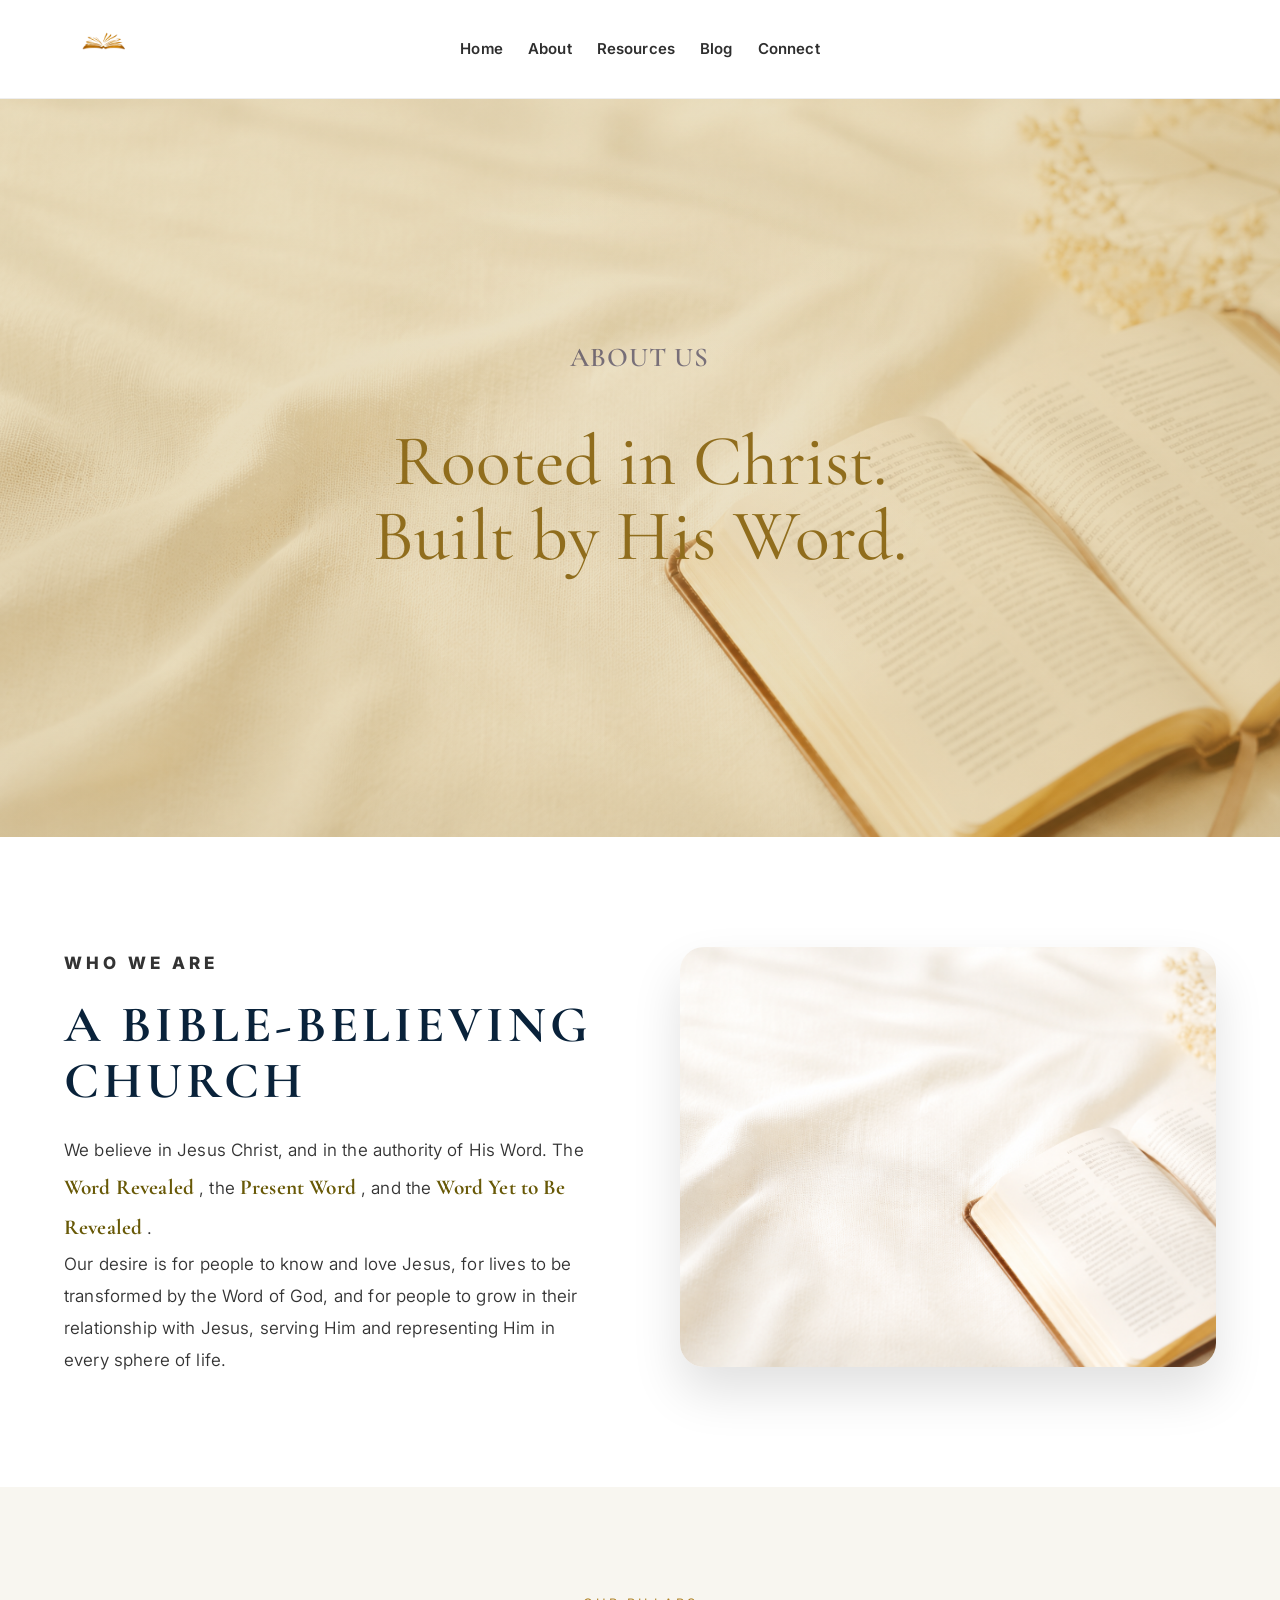
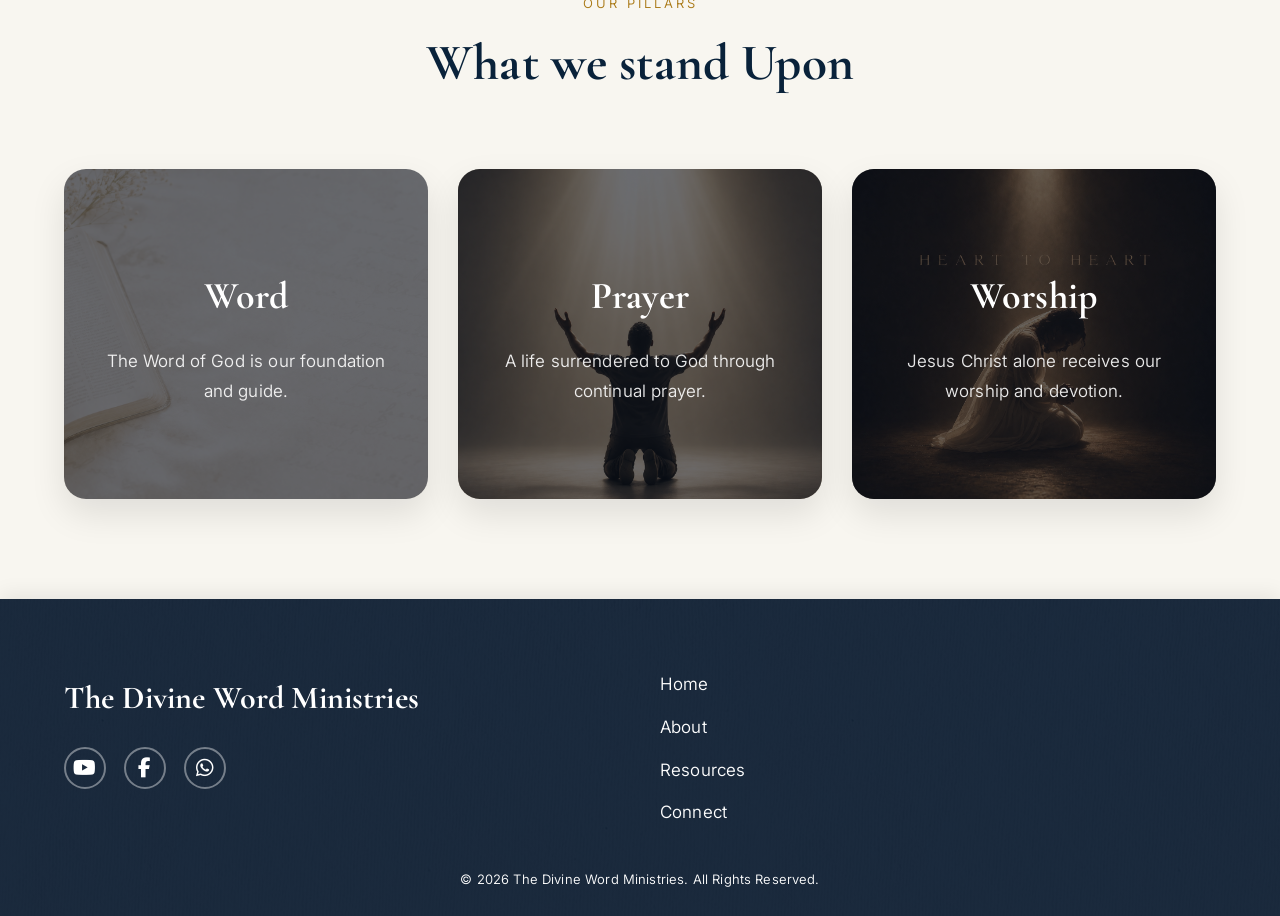
==== commit f0ab9b76: "updates VISUAL/CSS" ====
--- a/about.html
+++ b/about.html
@@ -55,7 +55,7 @@
     text-transform:uppercase;
     letter-spacing:4px;
     font-size:.75rem;
-    font-weight:600;
+    font-weight:800;
     color:var(--gold);
     margin-bottom:18px;
 
@@ -69,7 +69,7 @@
 .about-content h2{
 
     font-family:'Cormorant Garamond',serif;
-    color:var(--navy);
+    color:#09223a;
     font-size:clamp(2.5rem,4vw,3.5rem);
     line-height:1.1;
     margin-bottom:25px;
@@ -90,88 +90,34 @@
 .highlight-word{
 
     font-family:'Cormorant Garamond',serif;
-    color:var(--gold);
+    color:rgb(104, 89, 7);
     font-size:1.25em;
     font-weight:700;
 
 }
-
-
-
-/* ==========================================
-   MISSION
-========================================== */
-
-
-.mission{
-
-    background:
-    linear-gradient(
-        rgba(31,78,121,.95),
-        rgba(31,78,121,.95)
-    );
-
-    padding:100px 0;
-    text-align:center;
-    color:white;
-
-}
-
-
-.mission h2{
-
-    font-family:'Cormorant Garamond',serif;
-    font-size:clamp(2.5rem,4vw,3.5rem);
-    margin-bottom:20px;
-
-}
-
-
-.mission p{
-
-    max-width:700px;
-    margin:auto;
-    font-size:1.15rem;
-    line-height:1.9;
-    color:rgba(255,255,255,.9);
-
-}
-
-
 
 /* ==========================================
    PILLARS
 ========================================== */
-
-
 .pillars{
-
     padding:100px 0;
     background:#f8f6f0;
-
-}
-
+}
 
 .center-heading{
-
     text-align:center;
     margin-bottom:60px;
-
-}
-
+}
 
 .center-heading span{
-
     color:var(--gold);
     letter-spacing:3px;
     font-size:13px;
-
 }
 
 .center-heading h2{
-
     font-family:'Cormorant Garamond',serif;
-    color:var(--navy);
+    color:#09223a;
     font-size:clamp(2.5rem,4vw,3.5rem);
 }
 
@@ -273,27 +219,25 @@
 
 <ul class="nav-links">
 
-<li><a href="index.html">HOME</a></li>
-<li><a href="about.html">ABOUT</a></li>
-<li><a href="resources.html">RESOURCES</a></li>
-<li><a href="blog.html">BLOG</a></li>
-<li><a href="contact.html">CONNECT</a></li>
+<li><a href="index.html">Home</a></li>
+                <li><a href="about.html">About</a></li>
+                <li><a href="resources.html">Resources</a></li>
+                <li><a href="blog.html">Blog</a></li>
+                <li><a href="contact.html">Connect</a></li>
 
 </ul>
 
 </nav>
 
 <div class="nav-actions">
-<a href="#" class="search-btn" aria-label="Search">
-<i class="fas fa-search"></i>
-
-</a>
-
-</div>
-
-<div class="menu-btn">
-☰
-</div>
+<button class="menu-btn" aria-label="Open menu">
+    <i class="fas fa-bars"></i>
+    <span>Menu</span>
+</button>
+
+</div>
+
+
 
 </div>
 
@@ -308,7 +252,7 @@
 ABOUT US</p>
 
 <h1>Rooted in Christ.<br>
-Built on His Word.</h1>
+Built by His Word.</h1>
 
 </div>
 
@@ -354,7 +298,7 @@
 
 <div class="about-image">
 
-<img src="images/bible.png"
+<img src="images/herobg.png"
 alt="Divine Word Ministries">
 
 </div>
@@ -493,8 +437,7 @@
 <div class="copyright">
 
 © 2026 The Divine Word Ministries. All Rights Reserved.
-<br>
-Made by KORA
+
 
 </div>
 
--- a/styles.css
+++ b/styles.css
@@ -98,12 +98,12 @@
 .nav-links a {
     text-decoration: none;
     position: relative;
-    text-transform: uppercase;
+    
     transition: 0.3s;
     font-family: 'Inter', sans-serif;
-    font-size:12px;
+    font-size:15px;
     font-weight:600;
-    letter-spacing:2.8px;
+    
     color:rgba(0,0,0,.82);
 }
 
@@ -133,22 +133,26 @@
     align-items:center;
     grid-column:3;
 }
-
-
 /* SEARCH BUTTON */
 .search-btn {
     width: 42px;
     height: 42px;
-    display: flex;
-    align-items: center;
-    justify-content: center;
-    border-radius: 50%;
-    color: var(--gold);
-    background: rgba(255,255,255,0.8);
-    font-size: 18px;
-    text-decoration: none;
-    transition: .3s ease;
-    box-shadow: 0 5px 15px rgba(0,0,0,.08);
+    display:flex;
+    align-items:center;
+    justify-content:center;
+
+    border-radius:50%;
+    border:1px solid transparent;
+
+    color:var(--gold);
+    background:rgba(255,255,255,0.8);
+
+    font-size:18px;
+    text-decoration:none;
+
+    transition:.3s ease;
+
+    box-shadow:0 5px 15px rgba(0,0,0,.08);
 }
 
 .search-btn:hover {
@@ -264,6 +268,8 @@
     }
 }
 
+
+
 /* Mobile menu button */
 
 .menu-btn {
@@ -285,10 +291,10 @@
     color:white;
     background:
         linear-gradient(
-            rgba(31,78,121,.82),
-            rgba(10,20,40,.85)
+            rgba(170, 123, 3, 0.25),
+            rgba(170, 123, 3, 0.25)
         ),
-        url("images/hero.jpg") center/cover no-repeat;
+        url("images/herobg.png") center/cover no-repeat;
 }
 
 
@@ -322,26 +328,28 @@
     letter-spacing:4px;
     font-size:.78rem;
     font-weight:600;
-     opacity:.95;
+    opacity:.95;
     color:white;
 }
 
 .hero h1{
     font-family:'Cormorant Garamond', serif;
-    font-size:clamp(3.5rem,7vw,4.5rem);
-    font-weight:600;
+    font-size:clamp(3.1rem,7vw,4.5rem);
+    font-weight:450;
      line-height:1.05;
-    letter-spacing:-2px;
     margin-bottom:28px;
-    color:white;
+      color:#906d1d;
+
 }
 
 .hero p{
-    font-size:1.15rem;
+    font-size:1.7rem;
+    font-family:'Cormorant Garamond', serif;
     line-height:1.9;
     max-width:650px;
     margin:0 auto 40px;
-    color:rgba(255,255,255,.88);
+    color:rgba(6, 2, 51, 0.523);
+    letter-spacing: 1px;
 
 }
 
@@ -416,6 +424,14 @@
     margin:0 auto;
 }
 
+/* Remove default browser button styling */
+button.btn{
+    appearance:none;
+    -webkit-appearance:none;
+    border:none;
+    outline:none;
+    cursor:pointer;
+}
 
 /* ================= ABOUT PREVIEW ================= */
 
@@ -458,9 +474,9 @@
 
 .about-intro h3{
     font-family:'Cormorant Garamond',serif;
-      font-size:clamp(2.8rem,5vw,5rem);
+      font-size:clamp(2.6rem,5vw,5rem);
     line-height:1.05;
-    font-weight:600;
+    font-weight:450;
     color:white;
     margin:0;
 }
@@ -544,8 +560,8 @@
 .resources .section-heading h2{
     font-family:'Cormorant Garamond', serif;
     font-size:clamp(3rem,5vw,4.2rem);
-    font-weight:600;
-    color:var(--navy);
+    font-weight:450;
+    color:#333;
     line-height:1.05;
     letter-spacing:-1.5px;
     margin-bottom:18px;
@@ -556,7 +572,7 @@
     font-size:1.12rem;
     line-height:1.85;
     font-weight:400;
-    color:rgba(17,32,66,.75);
+    color:#333;
     max-width:650px;
     margin:0 auto;
 }
@@ -616,8 +632,8 @@
     align-items:center;
     padding:7px 14px;
     border-radius:50px;
-    background:#F5E6A1;
-    color:#6E5600;
+    background:#b4a14e;
+    color:white;
     font-size:.72rem;
     font-weight:600;
     letter-spacing:1px;
@@ -626,8 +642,8 @@
 }
 
 .resource-badge.article{
-    background:#E8F1FF;
-    color:#1F4E79;
+    background:#808a99;
+    color:#f1f4f7;
 }
 
 /* ================= IMAGE ================= */
@@ -660,7 +676,7 @@
     font-size:2rem;
     line-height:1.15;
     font-weight:600;
-    color:var(--navy);
+    color:#09223a;
     margin:0 0 16px;
     min-height:78px;
 }
@@ -927,7 +943,7 @@
 
 .featured-blog img{
     width:100%;
-    height:380px;
+    height:380px; 
     object-fit:cover;
     border-radius:15px;
 }
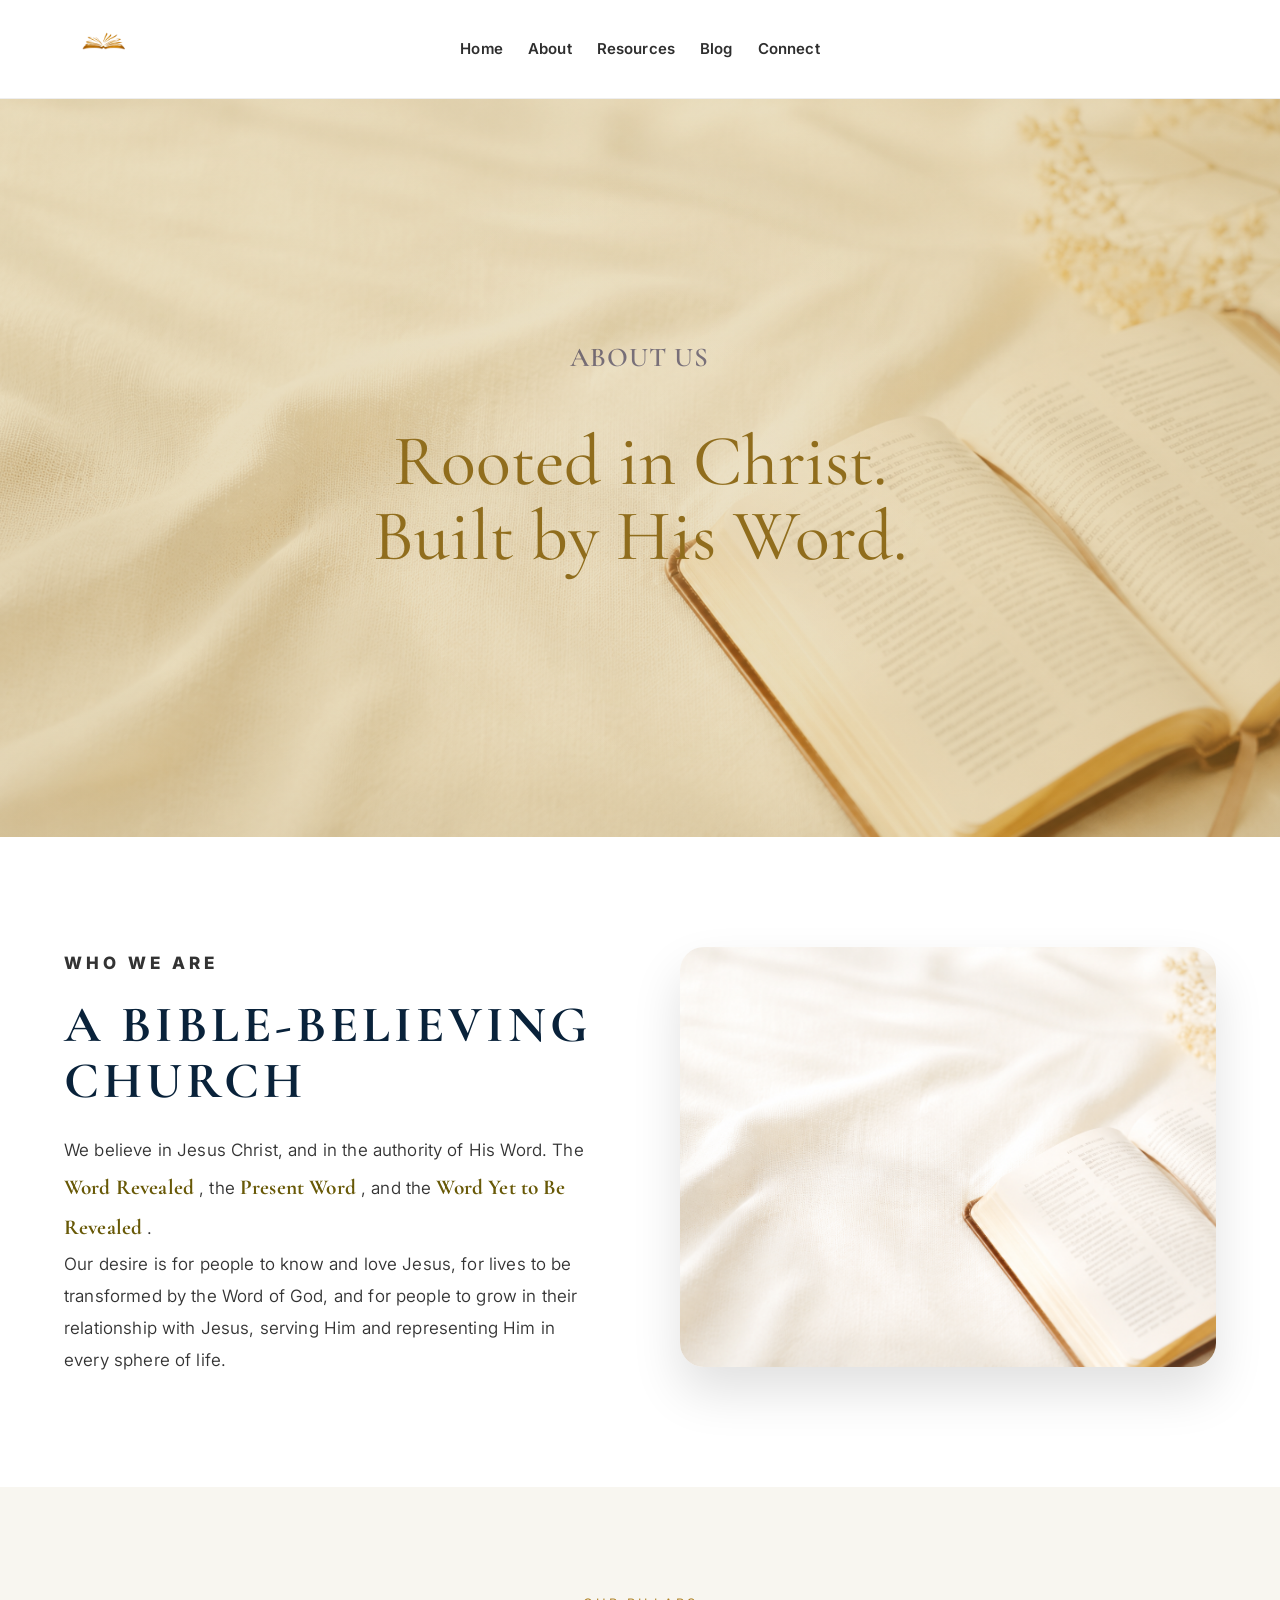
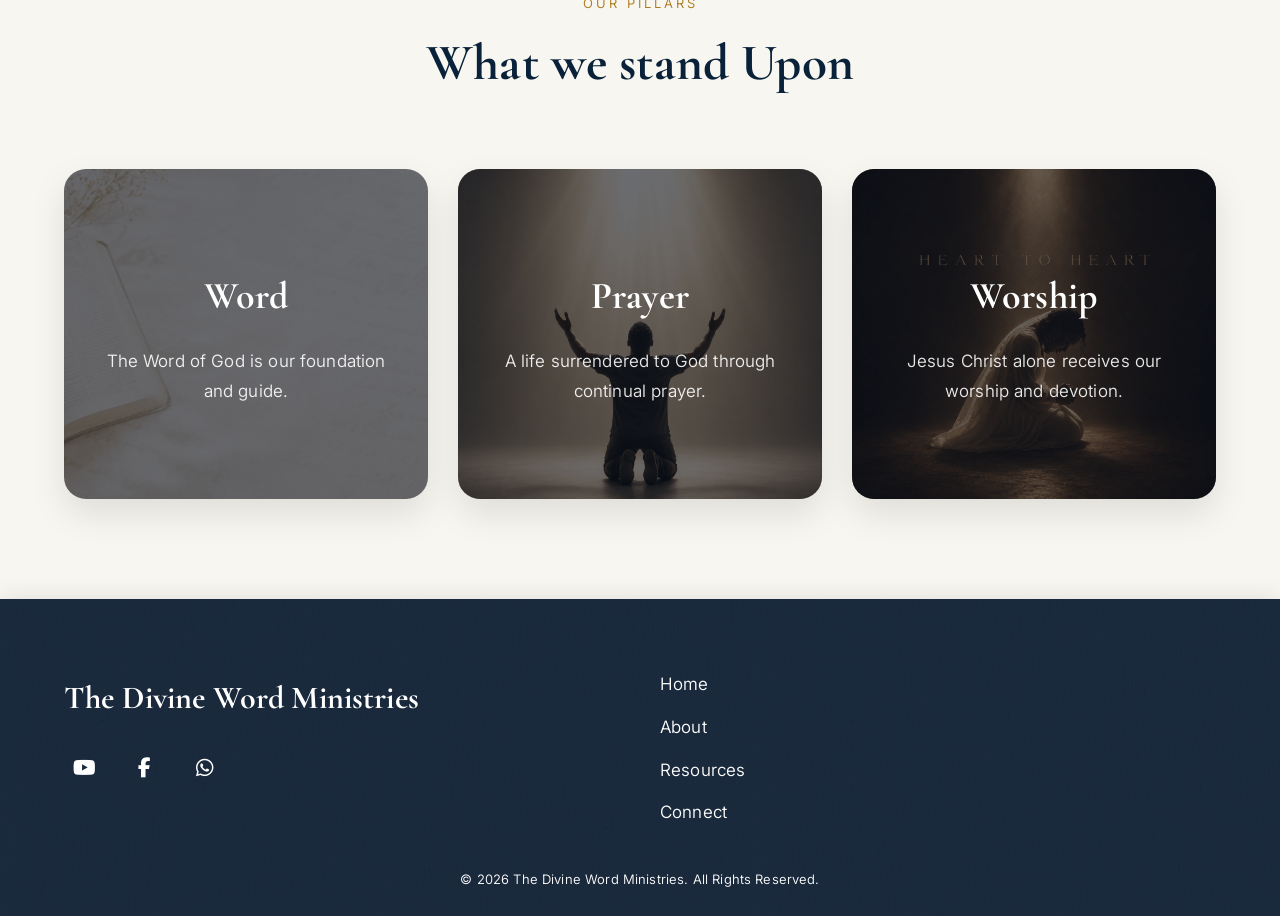
==== commit c23b819a: "updates" ====
--- a/about.html
+++ b/about.html
@@ -229,10 +229,11 @@
 
 </nav>
 
-<div class="nav-actions">
-<button class="menu-btn" aria-label="Open menu">
+ <div class="nav-actions">
+
+            <button class="menu-btn" aria-label="Open menu">
     <i class="fas fa-bars"></i>
-    <span>Menu</span>
+
 </button>
 
 </div>
@@ -404,30 +405,10 @@
 <div>
 
 <ul class="footer-links">
-<li>
-<a href="index.html">
-Home
-</a>
-</li>
-
-<li>
-<a href="about.html">
-About
-</a>
-</li>
-
-<li>
-<a href="resources.html">
-Resources
-</a>
-</li>
-
-<li>
-<a href="contact.html">
-Connect
-</a>
-</li>
-
+                <li><a href="index.html">Home</a></li>
+                <li><a href="about.html">About</a></li>
+                <li><a href="resources.html">Resources</a></li>
+                <li><a href="contact.html">Connect</a></li>
 </ul>
 
 </div>
--- a/styles.css
+++ b/styles.css
@@ -840,7 +840,6 @@
     color:white;
     font-size:20px;
     text-decoration:none;
-    border:2px solid rgba(255,255,255,0.4);
     transition:0.3s ease;
 }
 
@@ -1154,9 +1153,55 @@
     }
 }
 
+.menu-btn{
+    display:none;
+}
+
 /* ================= MOBILE NAV ================= */
 
-@media (max-width: 768px){
+/* ==========================
+   HOME HERO - MOBILE
+========================== */
+
+@media (max-width:768px){
+
+    .hero-home{
+
+        height:72vh;
+        min-height:560px;
+
+        padding:40px 30px;
+
+        justify-content:center;
+        text-align:center;
+
+        background:
+            linear-gradient(
+                rgba(170,123,3,.18),
+                rgba(170,123,3,.18)
+            ),
+            url("images/heroMobile.png") center center/cover no-repeat;
+    }
+
+    .hero-home .hero-content{
+
+        max-width:340px;
+        margin:0 auto;
+    }
+
+    .hero-home h1{
+
+        font-size:2.6rem;
+        line-height:1.15;
+    }
+
+
+
+    .hero-home p{
+
+        font-size:1rem;
+    }
+
 
     .nav-container{
         display:flex;
@@ -1177,28 +1222,23 @@
     }
 
     .menu-btn{
-        display:flex;
-        justify-content:center;
-        align-items:center;
-
-        width:42px;
-        height:42px;
-
-        border-radius:50%;
-        background:white;
-        color:var(--gold);
-
-        cursor:pointer;
-
-        box-shadow:0 5px 15px rgba(0,0,0,.08);
-
-        transition:.3s;
-    }
-
-    .menu-btn:hover{
-        background:var(--gold);
-        color:white;
-    }
+    width:42px;
+    height:42px;
+    display:flex;
+    justify-content:center;
+    align-items:center;
+    background:none;
+    border:none;
+    cursor:pointer;
+    color:#041627;
+    font-size:28px;
+    transition:.3s ease;
+}
+
+.menu-btn:hover{
+    color:var(--gold);
+}
+
 
     nav{
 
@@ -1258,6 +1298,7 @@
 
 }
 
+
 @keyframes fadeMenu{
 
     from{
@@ -1270,4 +1311,4 @@
         transform:translateY(0);
     }
 
-}+}
